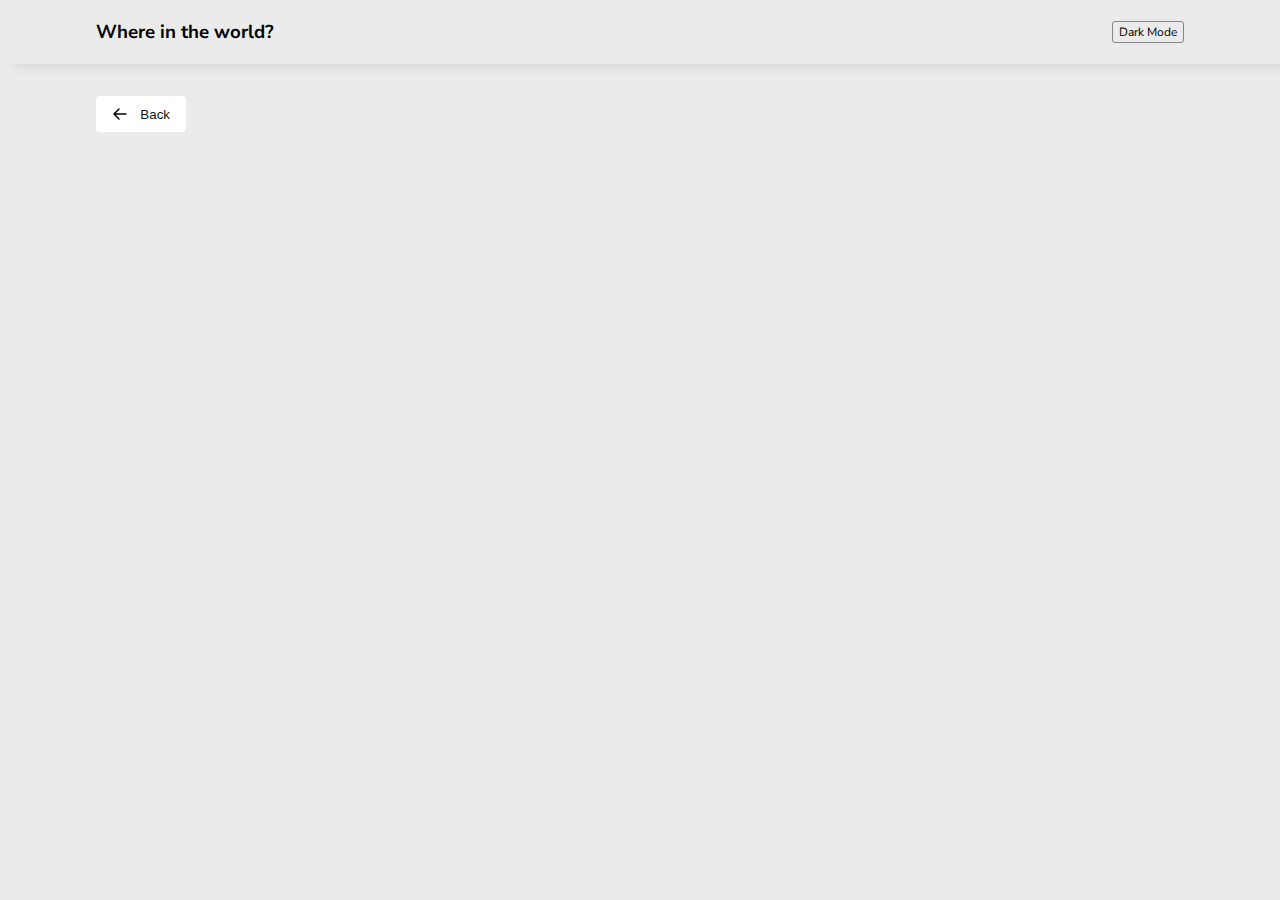
==== country.html @ e8c403c8 "updated something new" ====
<!DOCTYPE html>
<html lang="en">
  <head>
    <meta charset="UTF-8" />
    <meta name="viewport" content="width=device-width, initial-scale=1.0" />
    <title>Document</title>
    <link rel="stylesheet" href="./css/style.css" />
    <script src="./js/country.js" defer></script>
  </head>
  <body>
    <header class="flex">
      <h3>Where in the world?</h3>
      <div class="mode tx-sm bordered hover">Dark Mode</div>
    </header>
    <div class="search-container flex">
      <button class="flex btn-back hover">
        <svg
          xmlns="http://www.w3.org/2000/svg"
          fill="none"
          viewBox="0 0 24 24"
          stroke-width="2.2"
          stroke="currentColor"
          class="size-6"
        >
          <path
            stroke-linecap="round"
            stroke-linejoin="round"
            d="M10.5 19.5 3 12m0 0 7.5-7.5M3 12h18"
          />
        </svg>
        <a href="./index.html">Back</a>
      </button>
    </div>
  </body>
</html>
---- css/style.css ----
@import url("https://fonts.googleapis.com/css2?family=Nunito+Sans:ital,opsz,wght@0,6..12,200..1000;1,6..12,200..1000&display=swap");

* {
  padding: 0;
  margin: 0;
  box-sizing: border-box;
}

:root {
  --Dark-Blue: hsl(209, 23%, 22%); /*  (Dark Mode Elements) */
  --Very-Dark-Blue-bg: hsl(207, 26%, 17%); /*  (Dark Mode Background) */
  --Very-Dark-Blue: hsl(200, 15%, 8%); /* (Light Mode Text) */
  --Dark-Gray: hsl(0, 0%, 52%); /* (Light Mode Input) */
  --Very-Light-Gray: hsl(0, 0%, 92%); /* (Light Mode Background) */
  --White: hsl(0, 0%, 100%); /* (Dark Mode Text & Light Mode Elements) */

  --x-space: 6rem;
  --box-shadow: 12px 1px 14px rgba(0, 0, 0, 0.1);
}

body {
  font-family: "Nunito Sans", sans-serif;
  background-color: var(--Very-Light-Gray);
}

header {
  padding: 1.2rem var(--x-space);
  box-shadow: var(--box-shadow);
}

header strong {
  color: var(--Very-Dark-Blue);
}

header .mode {
  transition: 0.3s all ease-in-out;
  cursor: pointer;
}

.search-container {
  margin: 2rem var(--x-space);
}

.search-container input {
  width: 30%;
  box-shadow: var(--box-shadow);

  padding: 14px 16px;
  background-color: var(--White);
  border: 0;
  border-radius: 4px;
  outline: none;
}

div.filter {
  width: 140px;
  transition: 0.3s all ease-in-out;
  border-radius: 4px;
  background-color: var(--White);
  padding: 10px 16px;

  gap: 6px;
  position: relative;
}

.filter span {
  cursor: pointer;
}

.filter svg {
  transition: 0.2s all ease-in;
  height: 14px;
}

div.regions {
  margin-top: 3px;
  background-color: inherit;
  border-radius: 4px;
  padding: 0.4rem 0.8rem;

  position: absolute;
  width: 100%;
  top: 100%;
  left: 0;
}

.regions ul {
  flex-direction: column;
  align-items: flex-start;
}

.regions ul li {
  list-style: none;
  padding: 4px 8px;
  width: 100%;
  cursor: pointer;

  transition: 0.2s all ease-in-out;
}

.regions ul li:hover {
  background-color: var(--Very-Light-Gray);
}

/* warapper */
.wrapper {
  margin: 1rem var(--x-space);
}

/* card */
.card {
  height: fit-content;
  border-radius: 6px;
  background-color: var(--White);
}

.wrapper .card:not(:nth-child(1), :nth-child(2), :nth-child(3), :nth-child(4)) {
  margin-top: 0.8rem;
}

.card .cover img {
  border-radius: 6px 6px 0 0;
  width: 100%;

  display: block;
}

.card .info {
  padding: 1.5rem 1.2rem 1.8rem;
}

.card .name {
  font-weight: 600;
  font-size: 1.3rem;
}

.card .population {
  margin-top: 0.5rem;
}

.card .info > p:not(p.population) {
  margin-top: 0.4rem;
}

.card .info > p {
  margin-top: 1rem;
  color: var(--Very-Dark-Blue);
}

.card .info > p span {
  color: var(--Dark-Gray);
}

/* Country Page */
.btn-back {
  width: 90px;
  padding: 10px 16px;
  background-color: var(--White);
  border: 0;
  border-radius: 4px;
  transition: 0.2s all ease-in-out;

  gap: 0.5rem;
  cursor: pointer;
}

.btn-back svg {
  height: 16px;
}

.btn-back a {
  text-decoration: none;
  color: var(--Very-Dark-Blue);
}

/* ######### Utilities ######### */
.grid {
  display: grid;
  grid-template-columns: repeat(4, 1fr);
  gap: 2.5rem;
}

.flex {
  display: flex;
  justify-content: space-between;
  align-items: center;
}

.bordered {
  padding: 2px 6px;
  border-radius: 3px;
  border: 0.5px solid var(--Dark-Gray);
}

.hover:hover {
  scale: 0.97;
}

.hide {
  opacity: 0;
  visibility: hidden;
  pointer-events: none;
}

.rotate {
  transform: rotate(90deg);
}

.tx-md {
  font-size: 0.9rem;
}

.tx-sm {
  font-size: 0.75rem;
}

.tx-xs {
  font-size: 0.6rem;
}
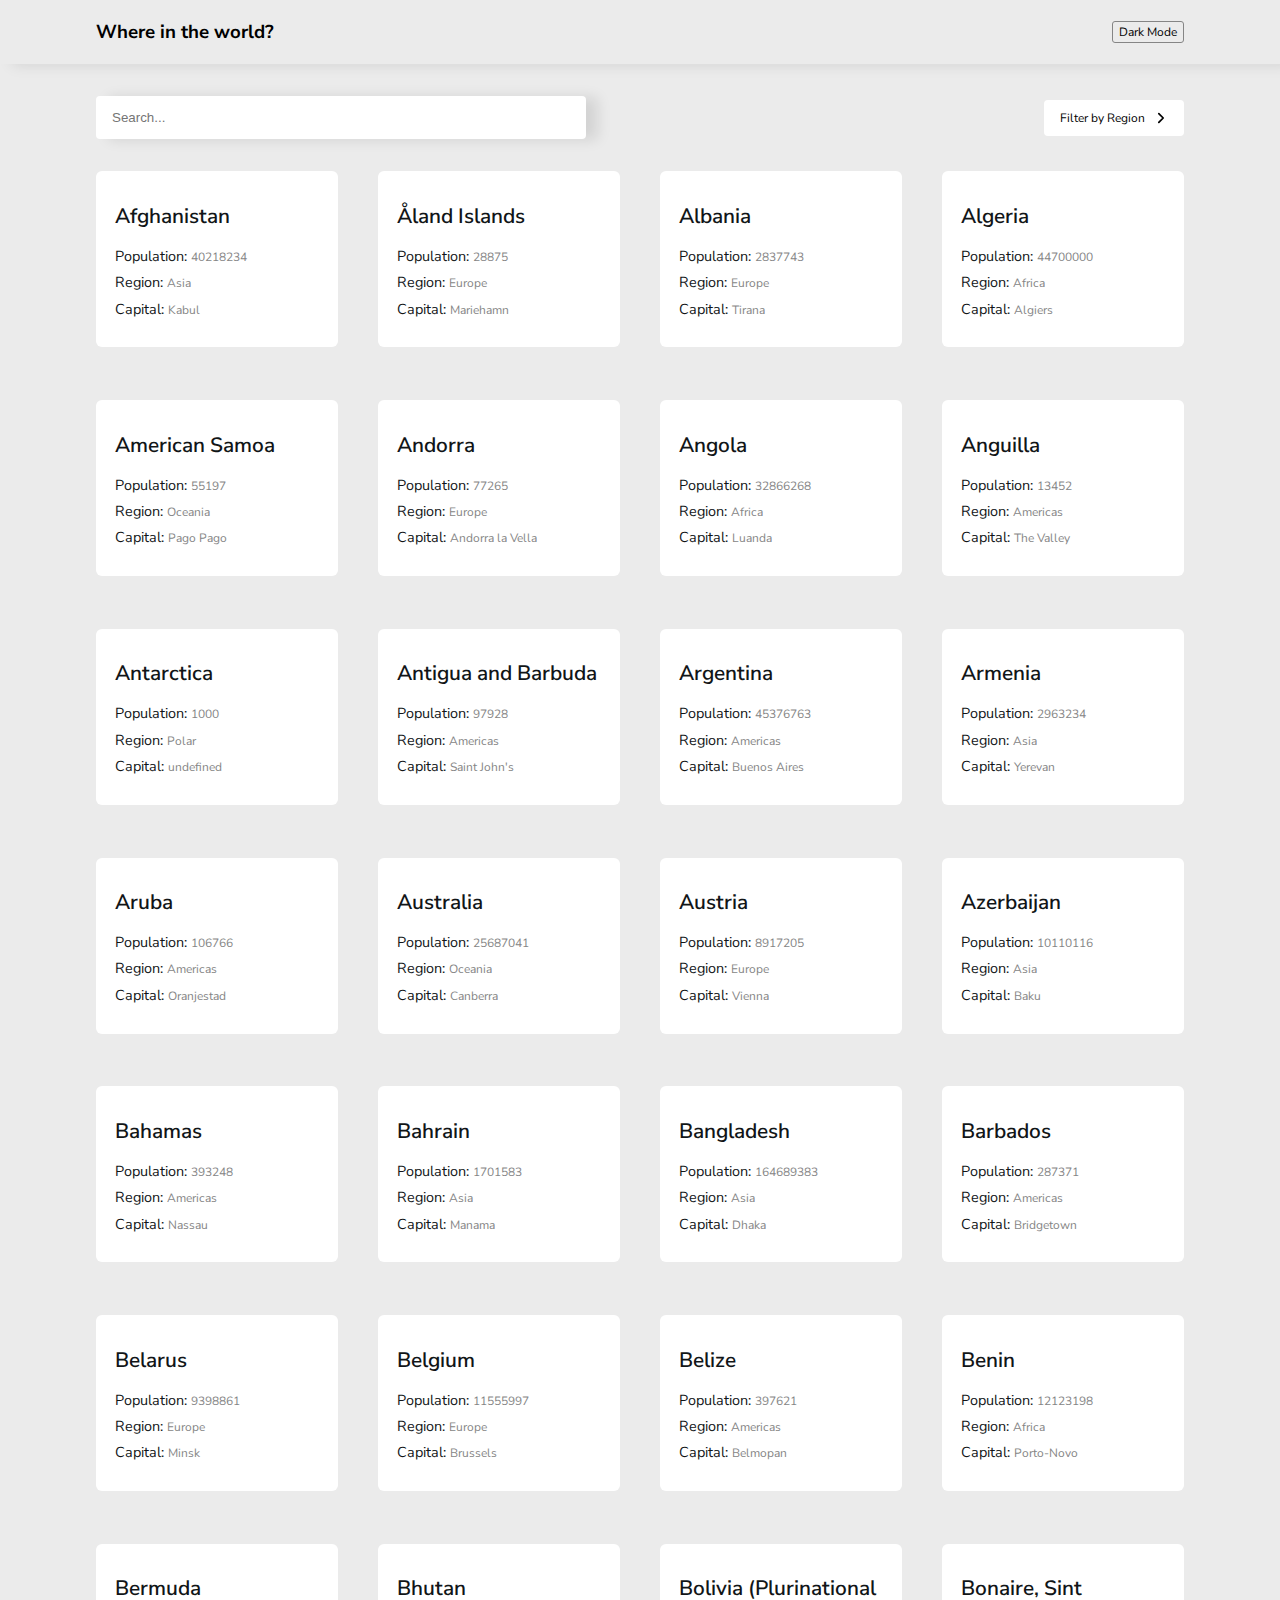
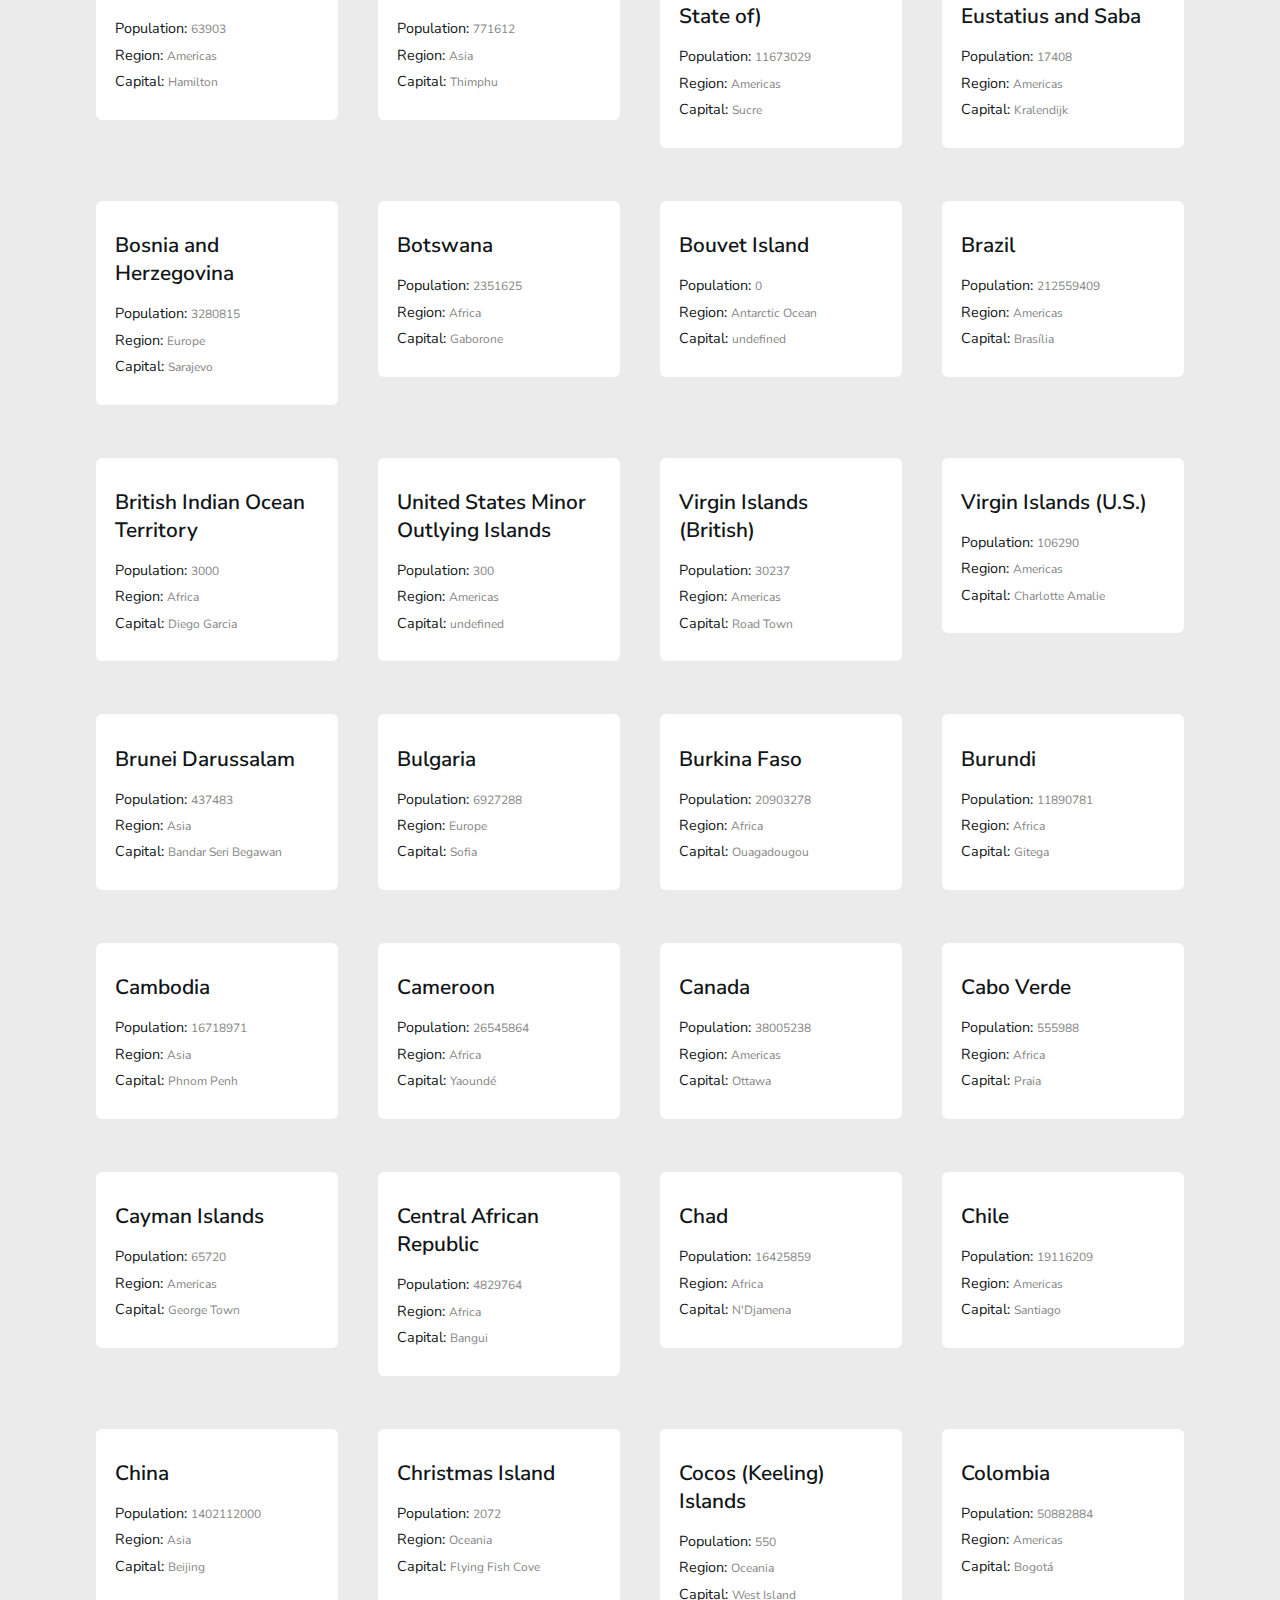
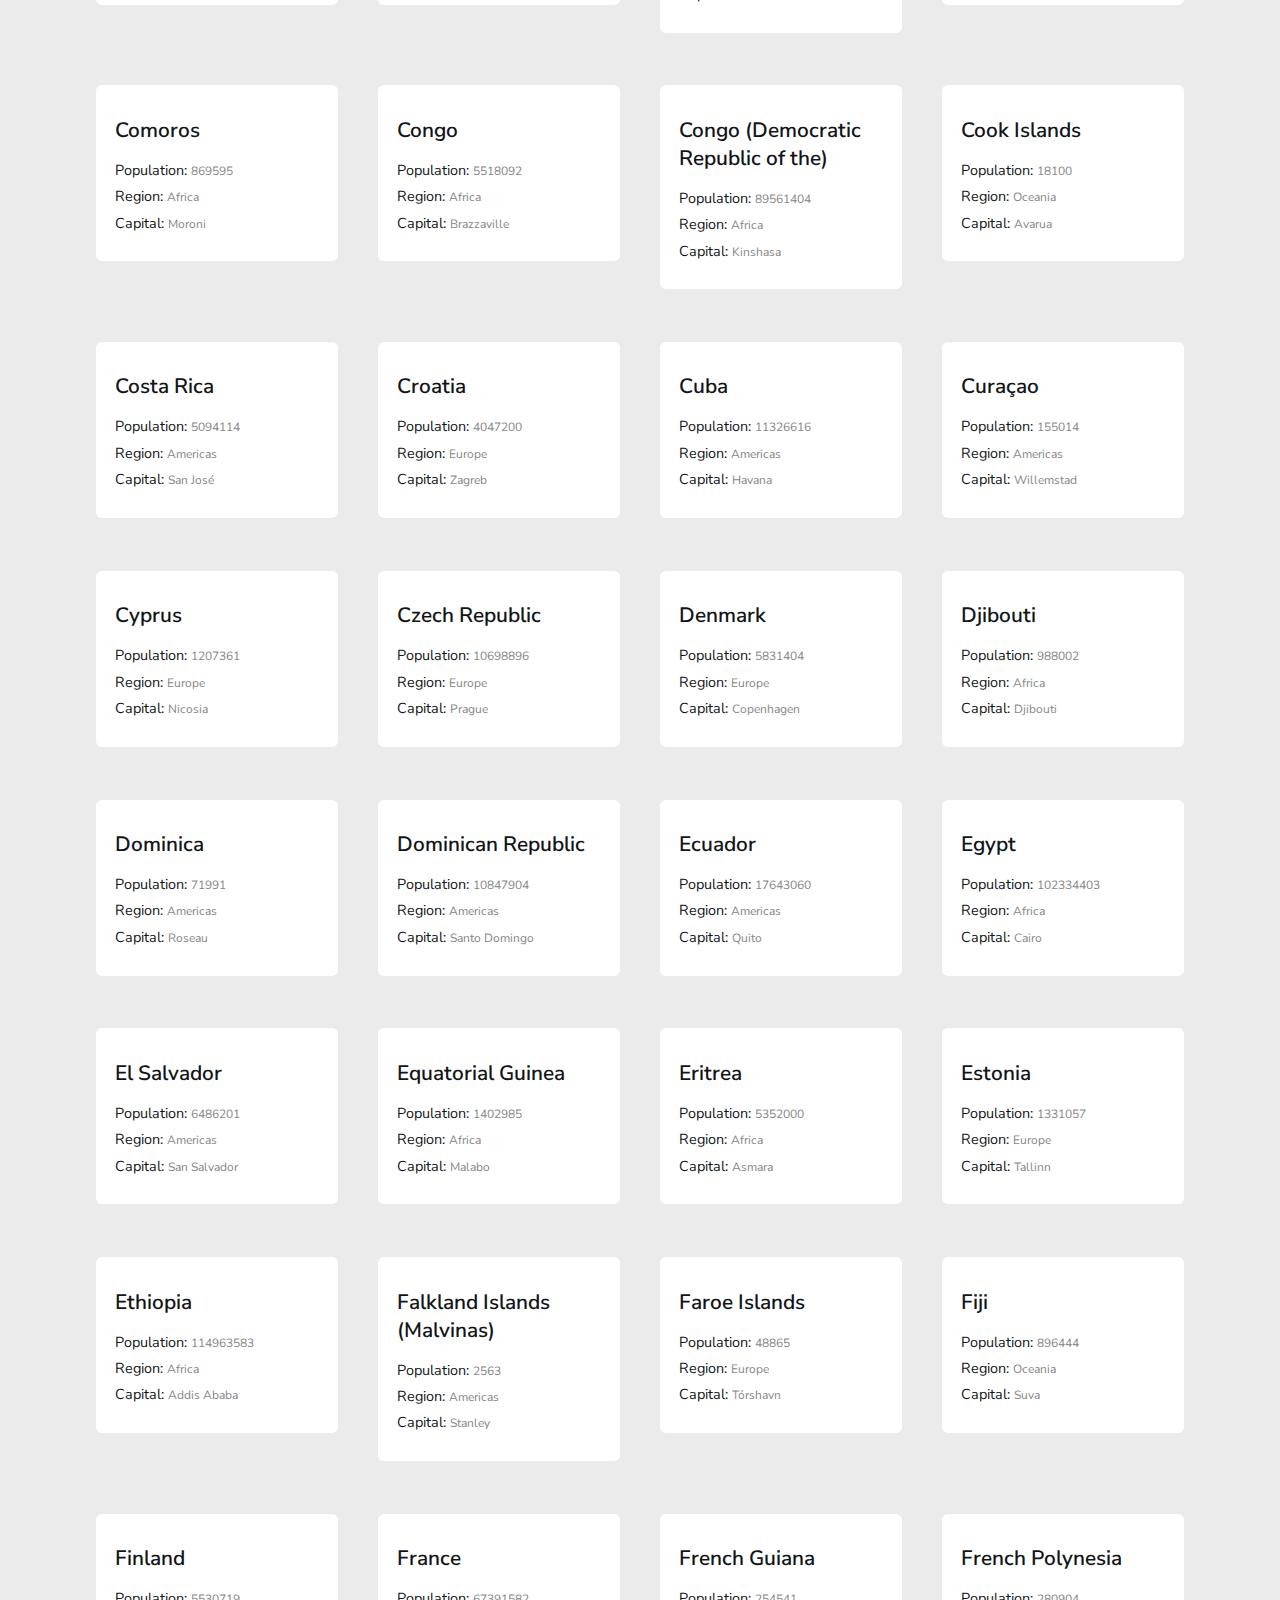
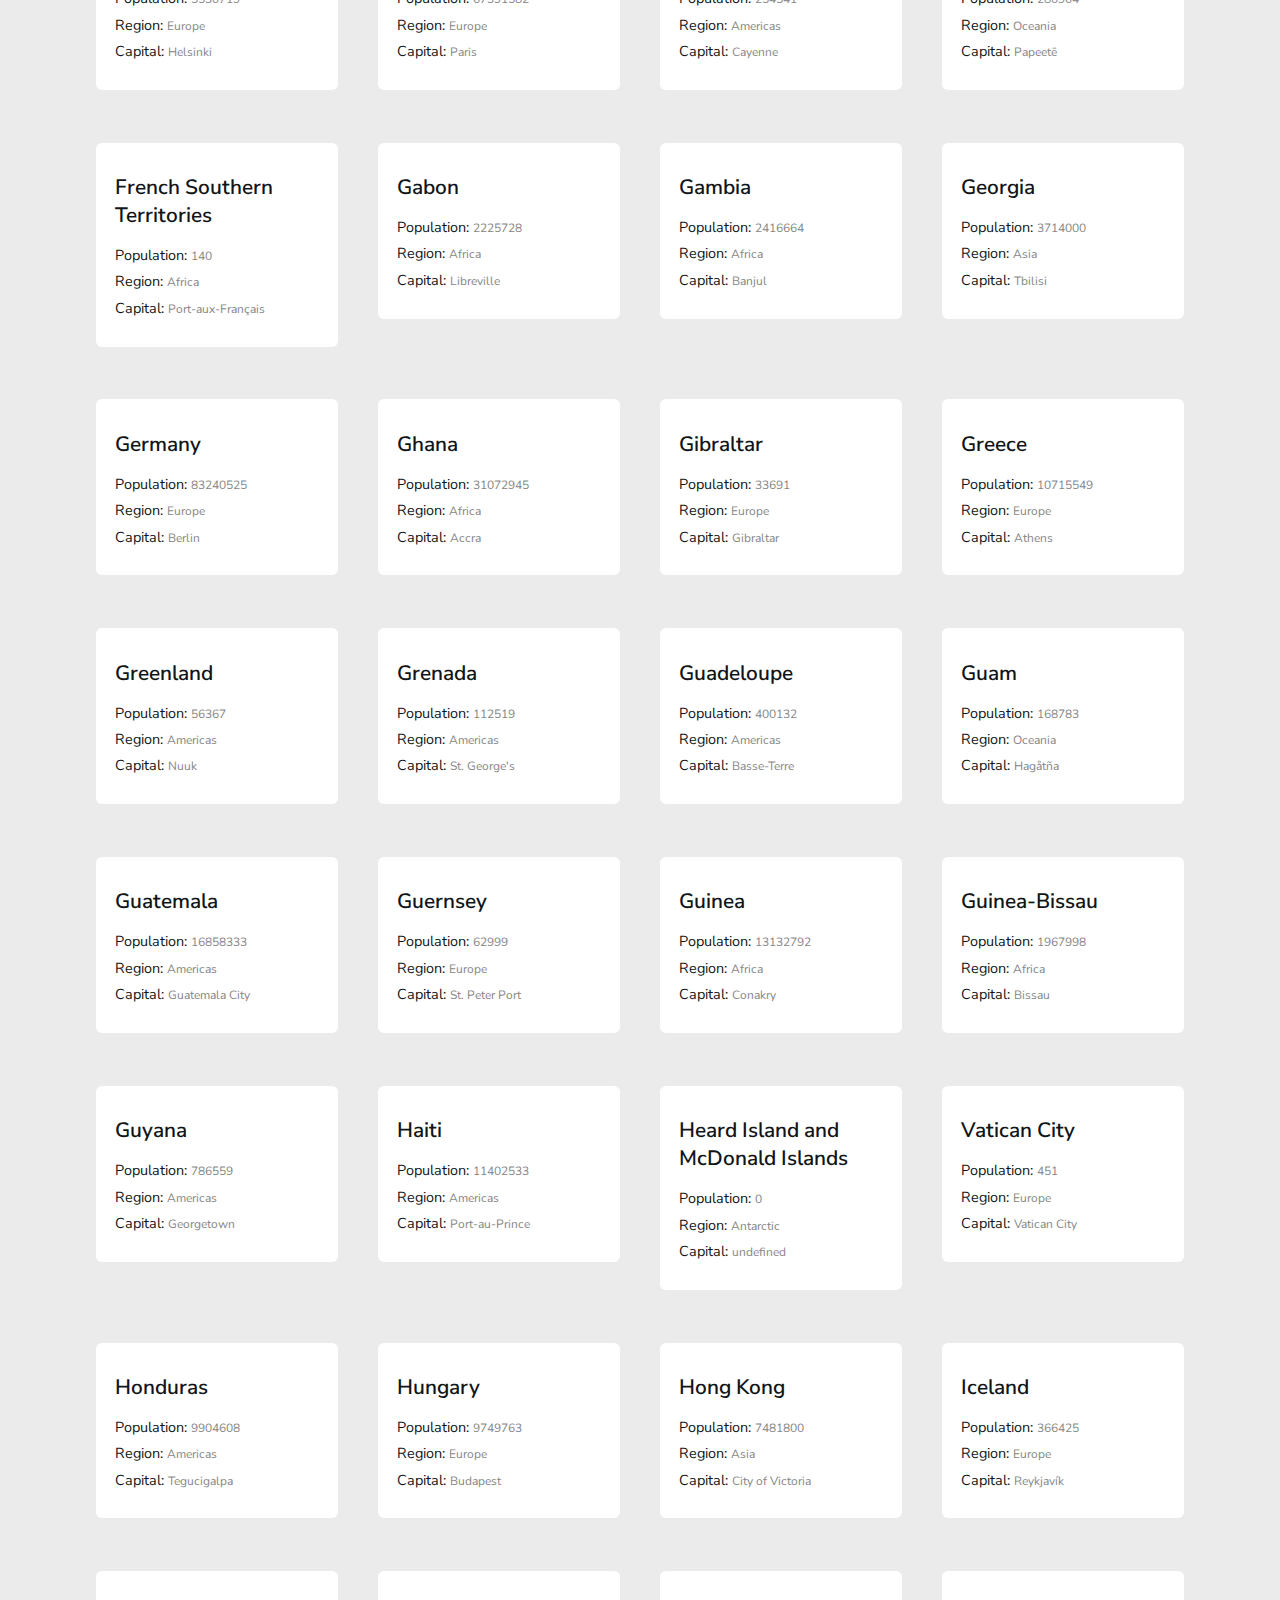
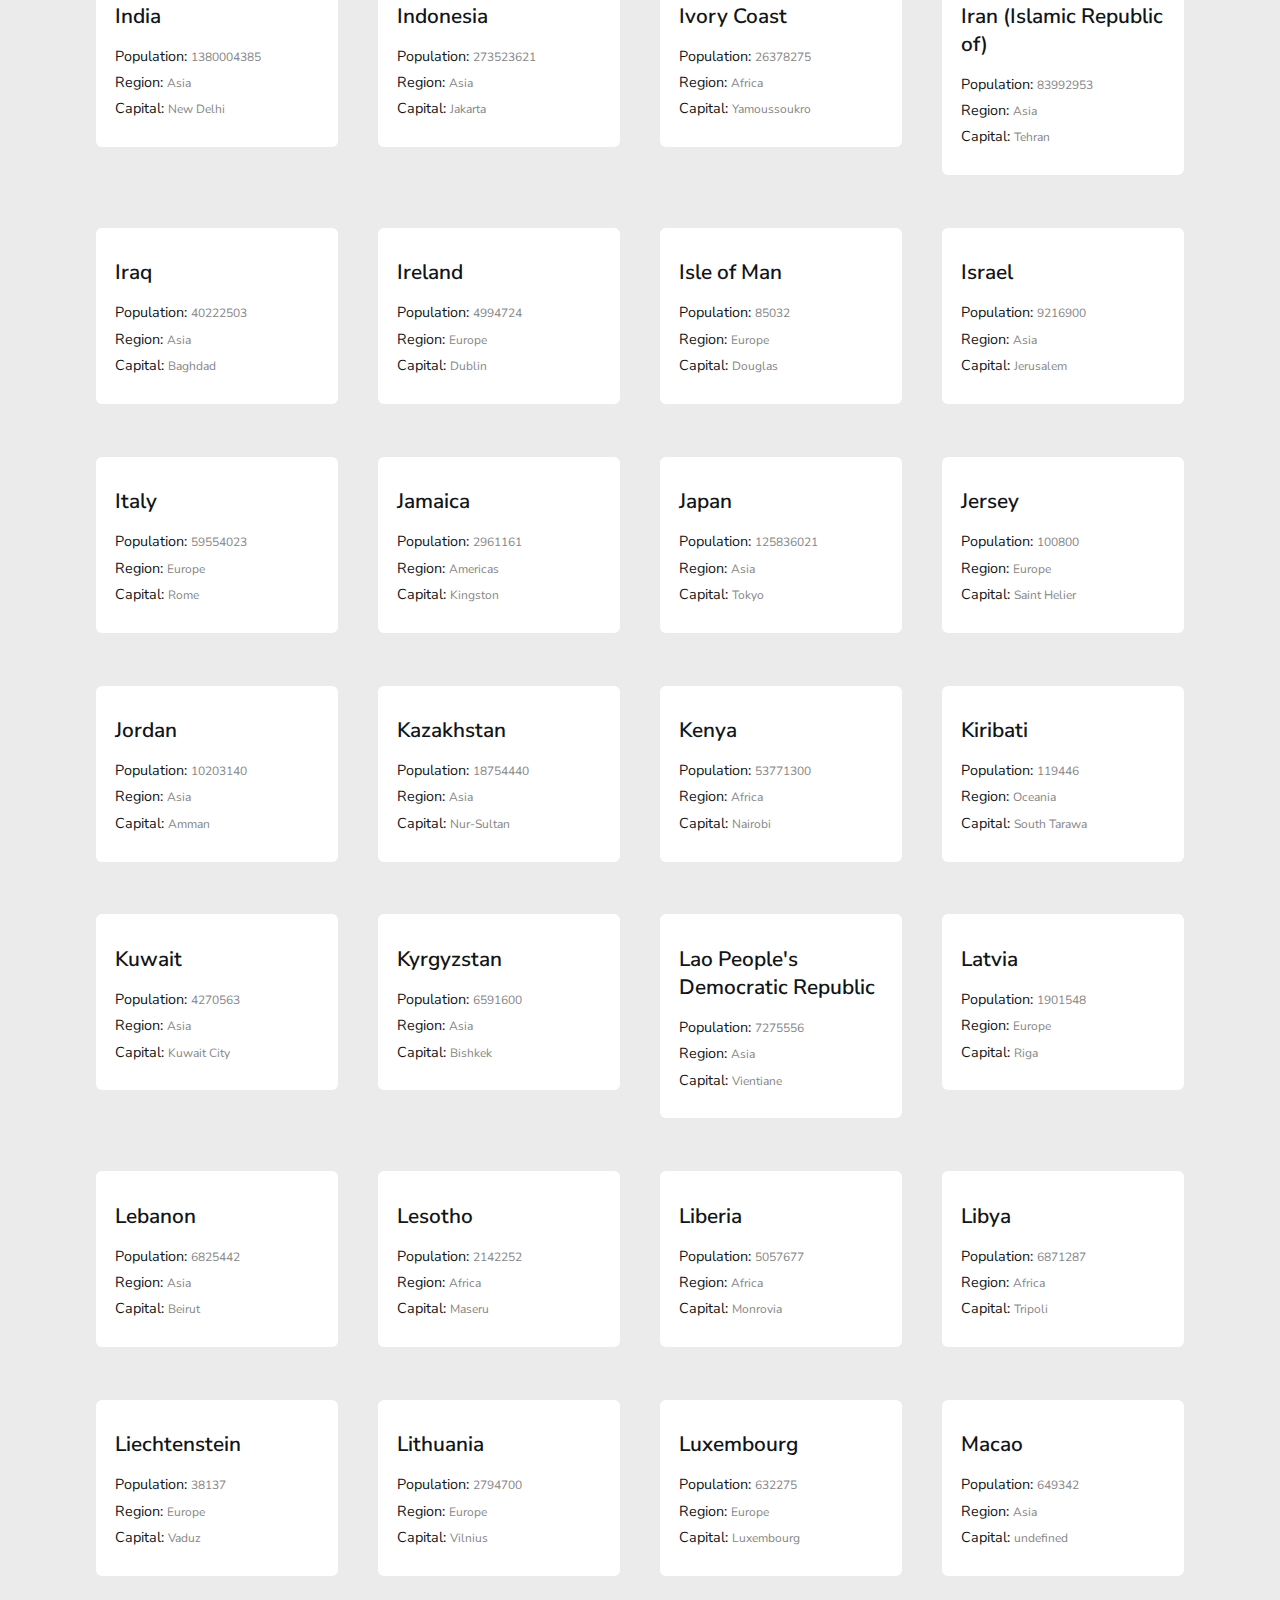
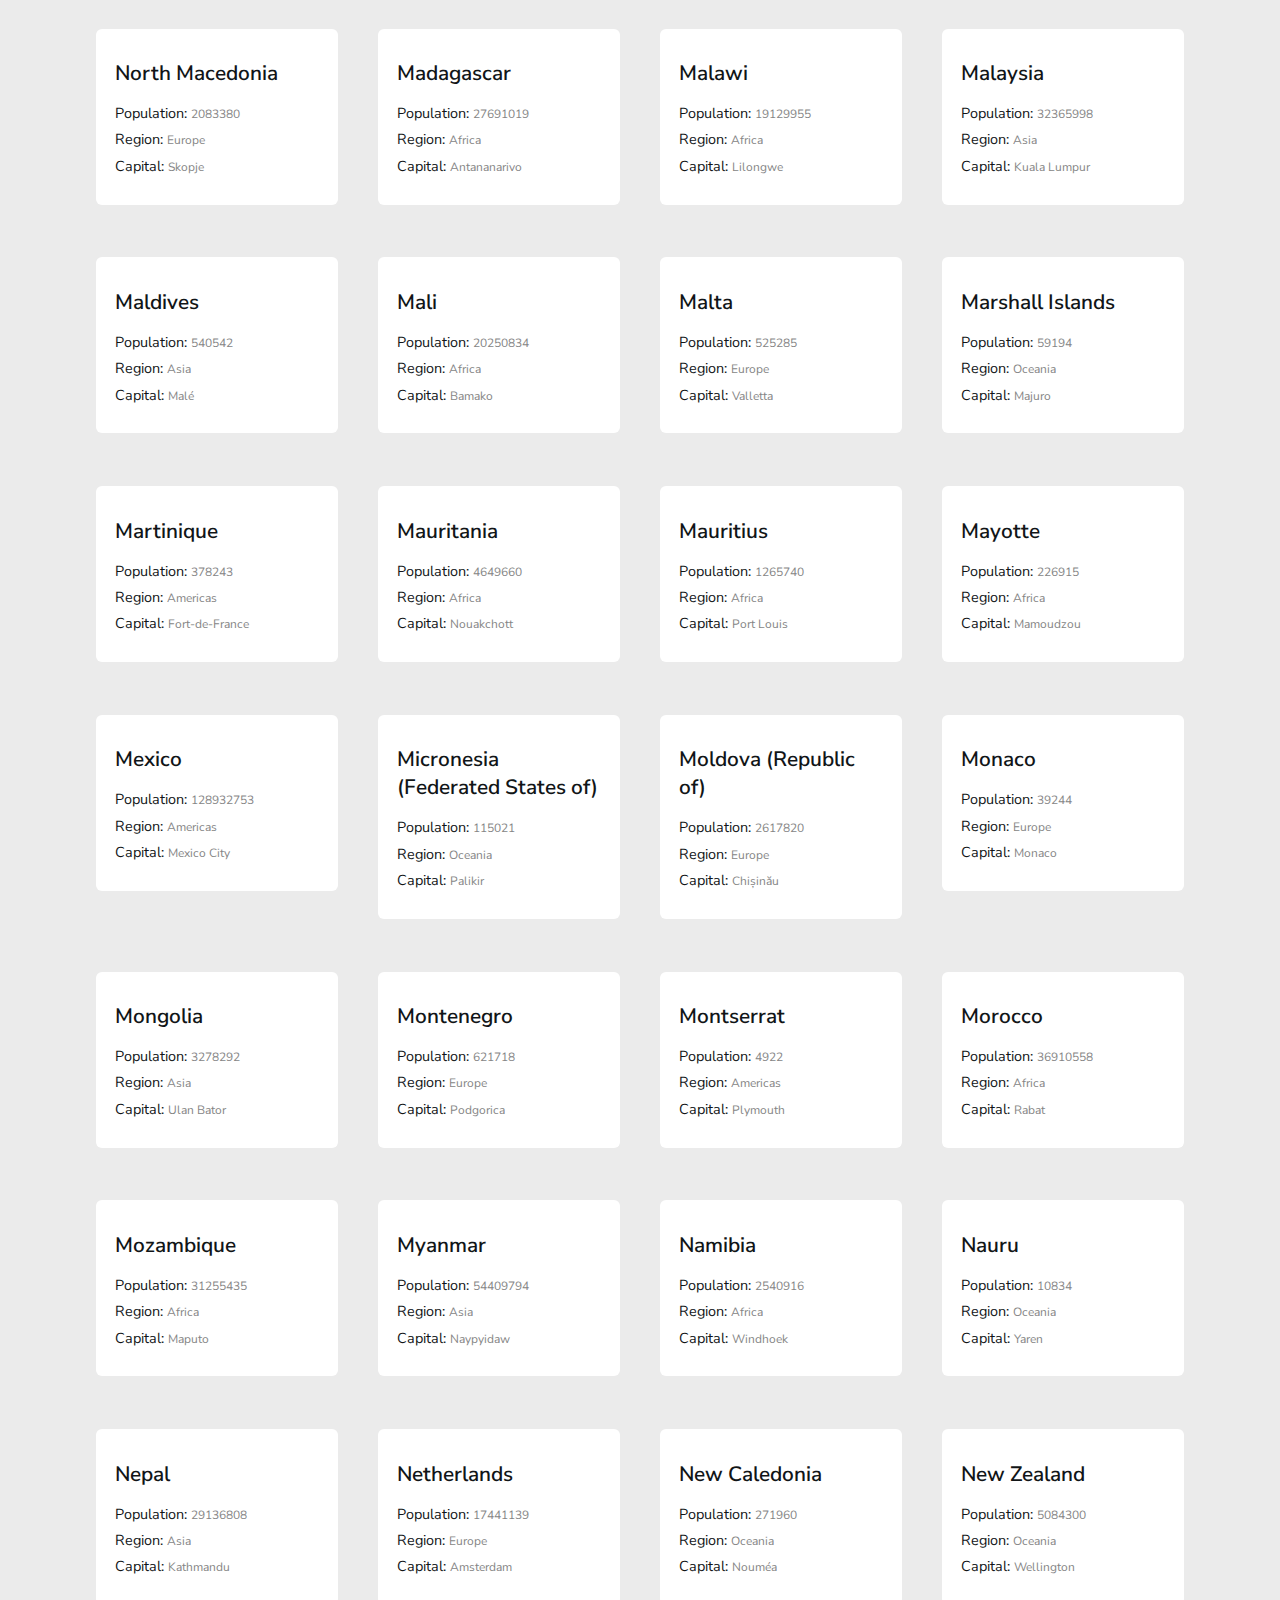
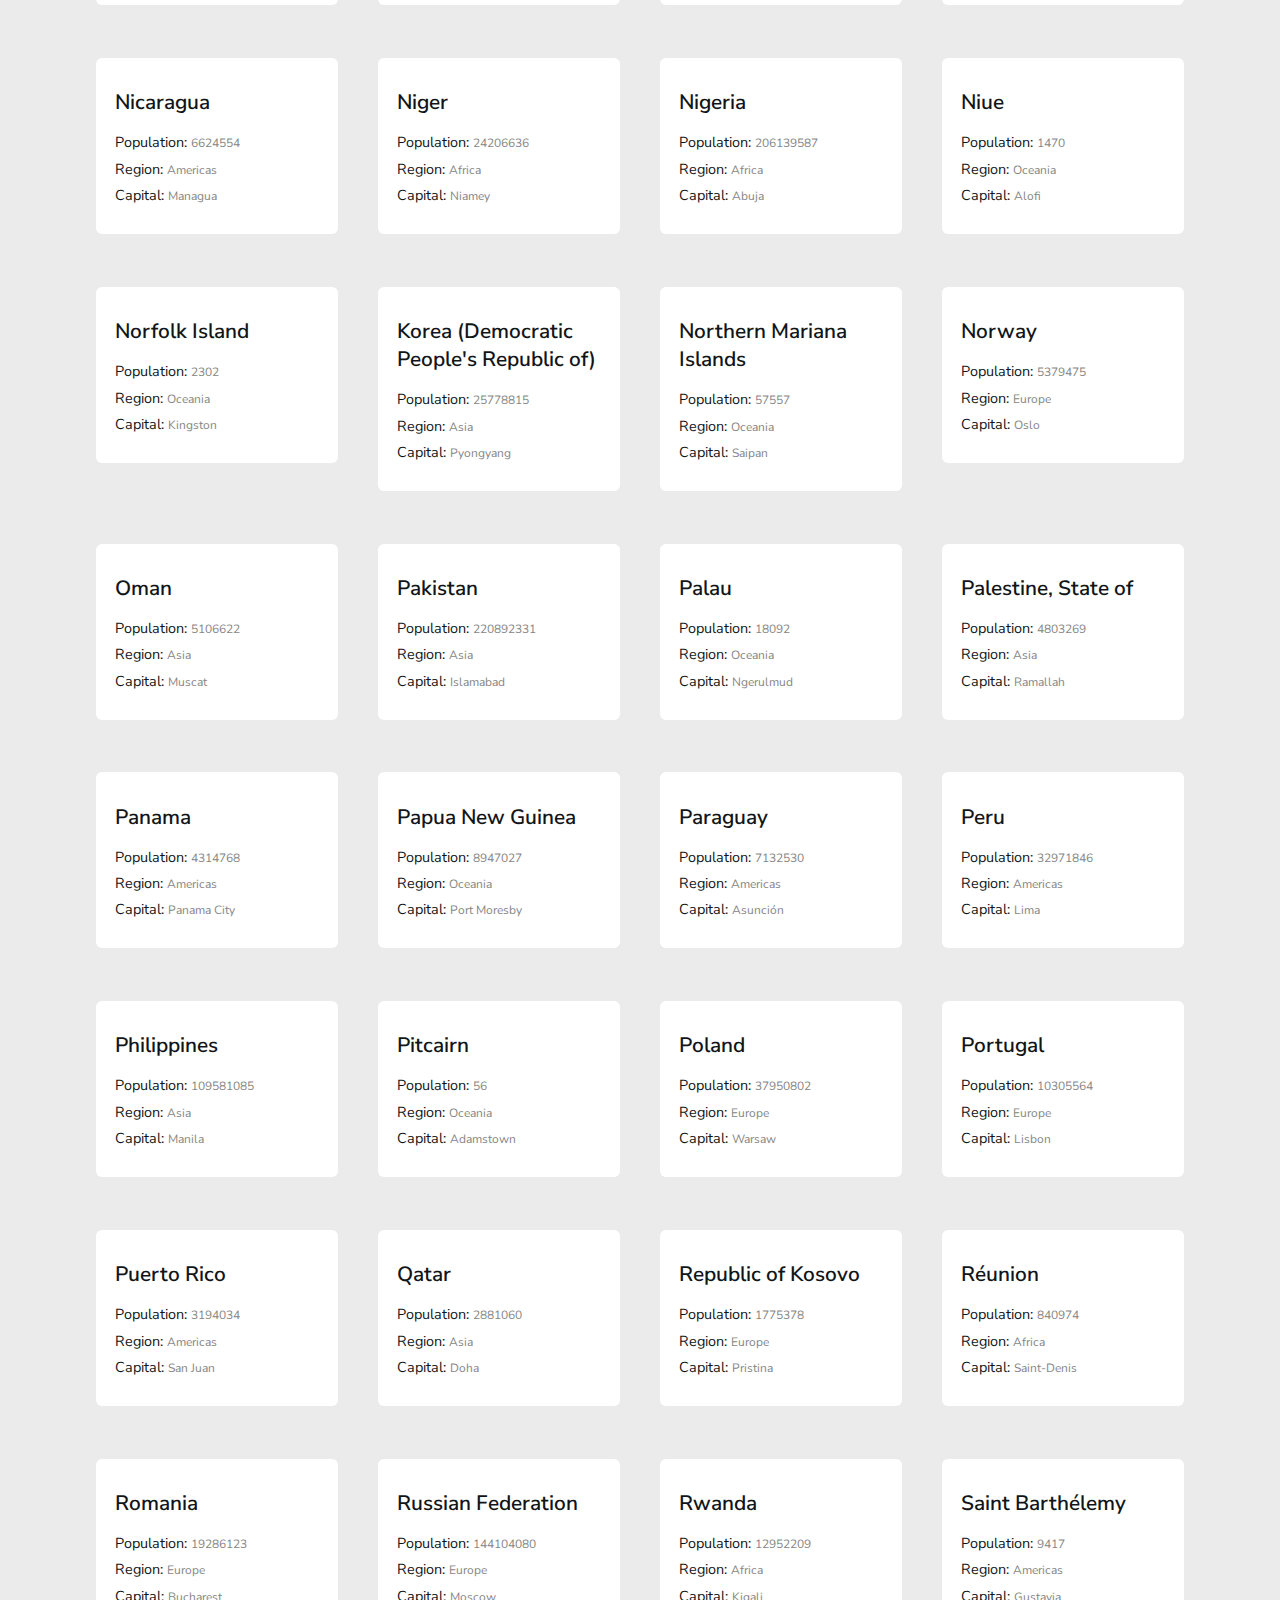
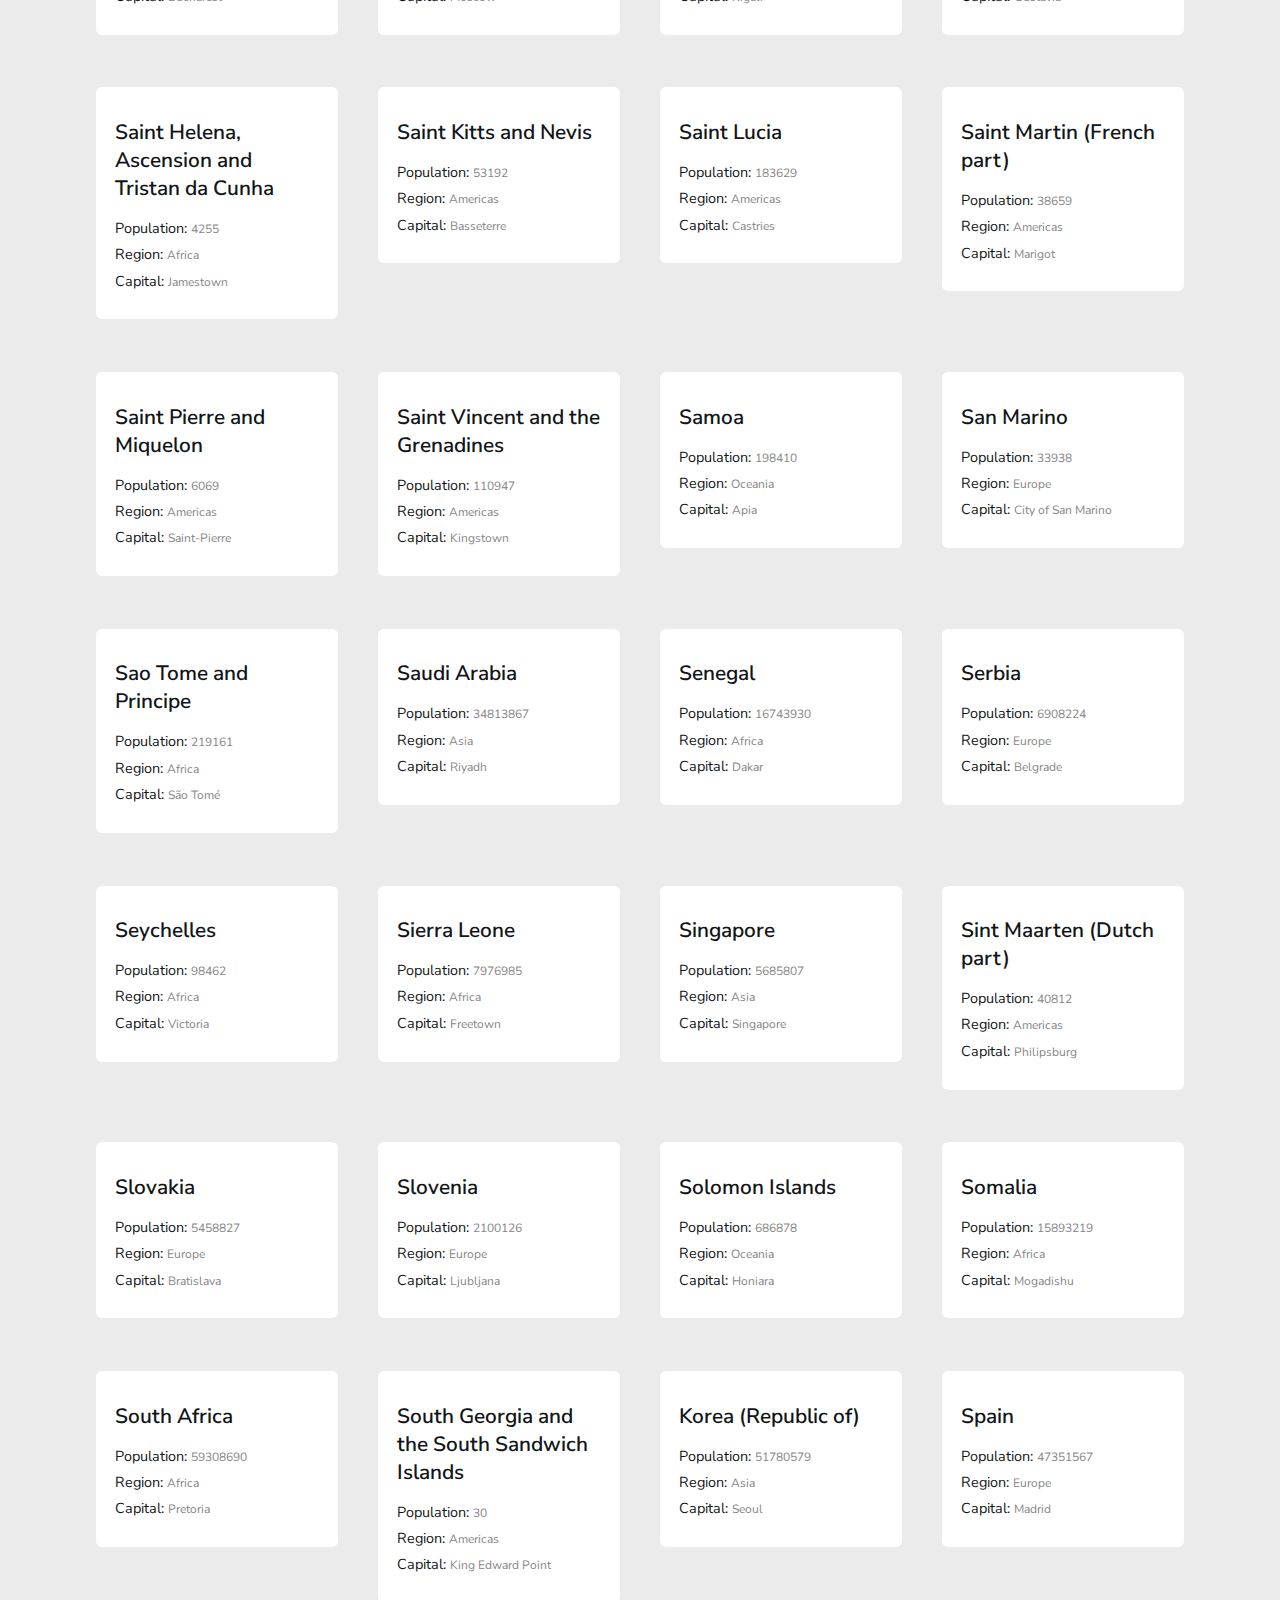
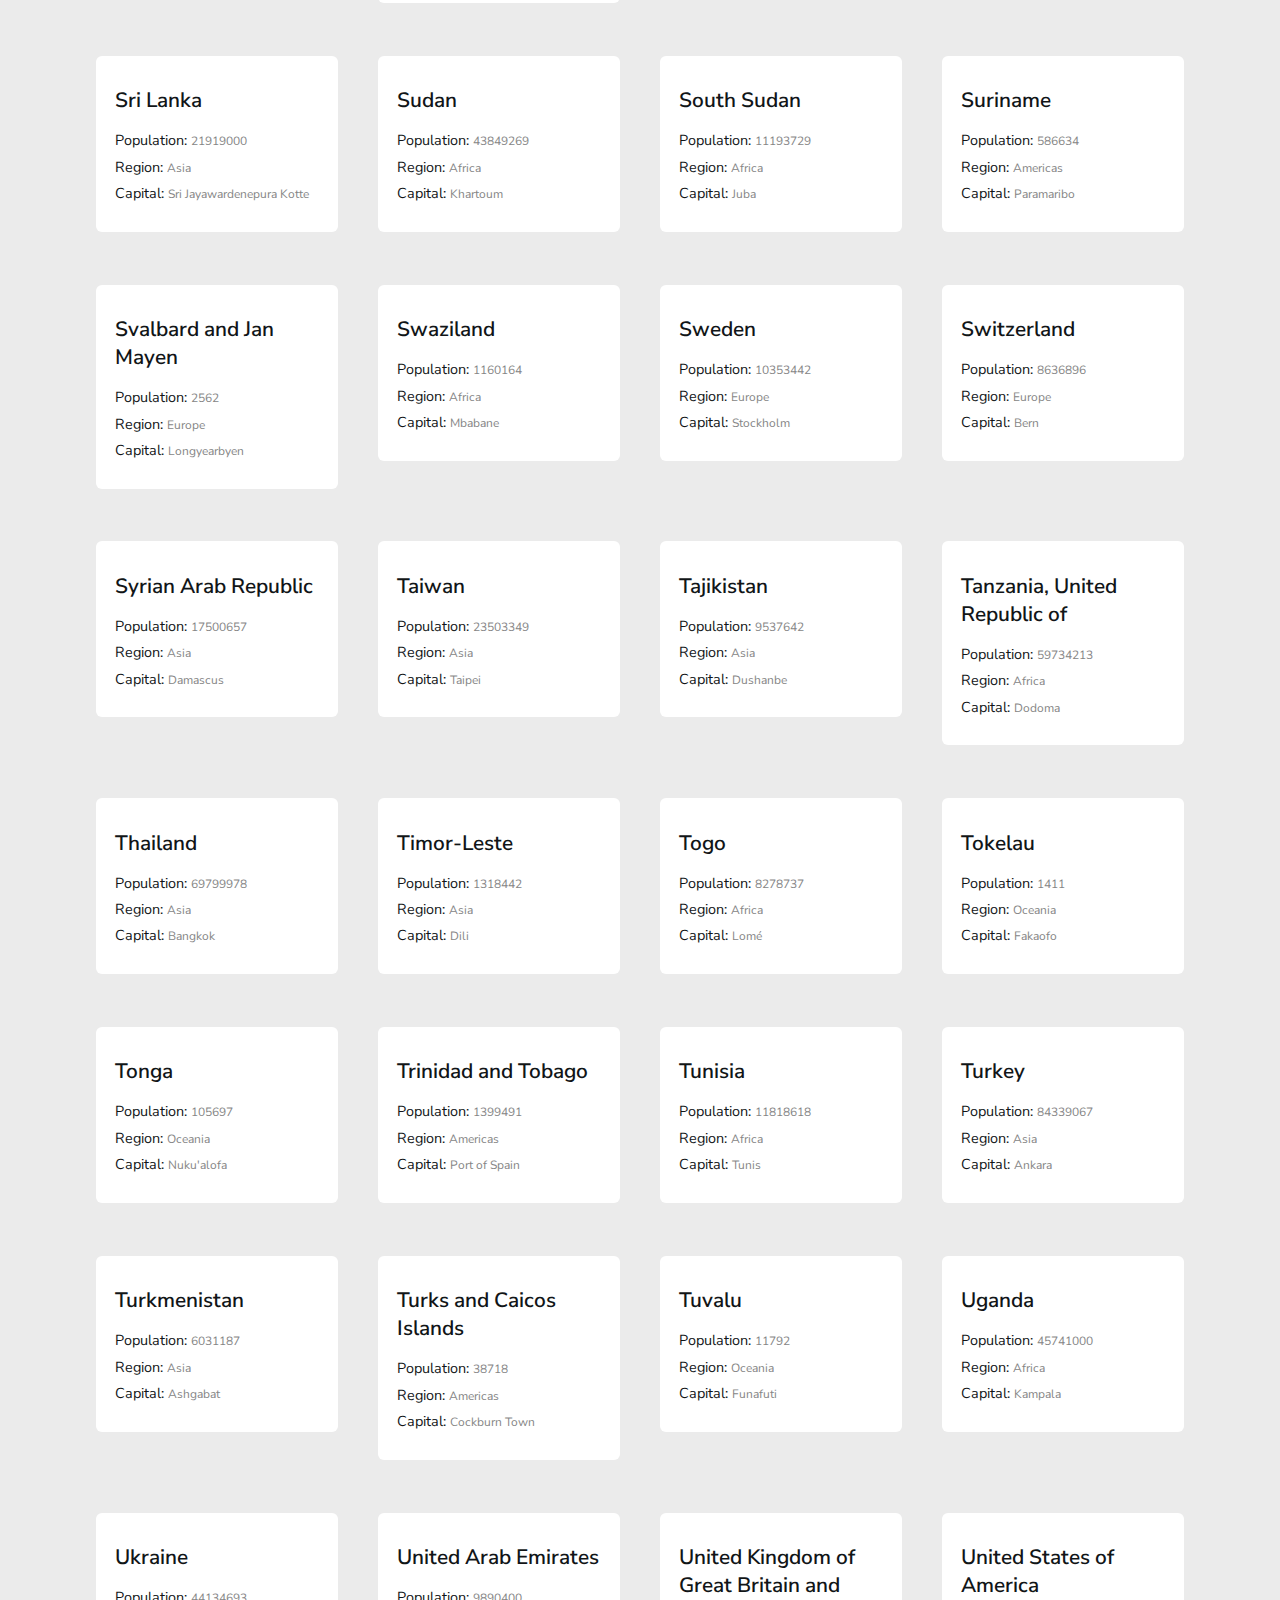
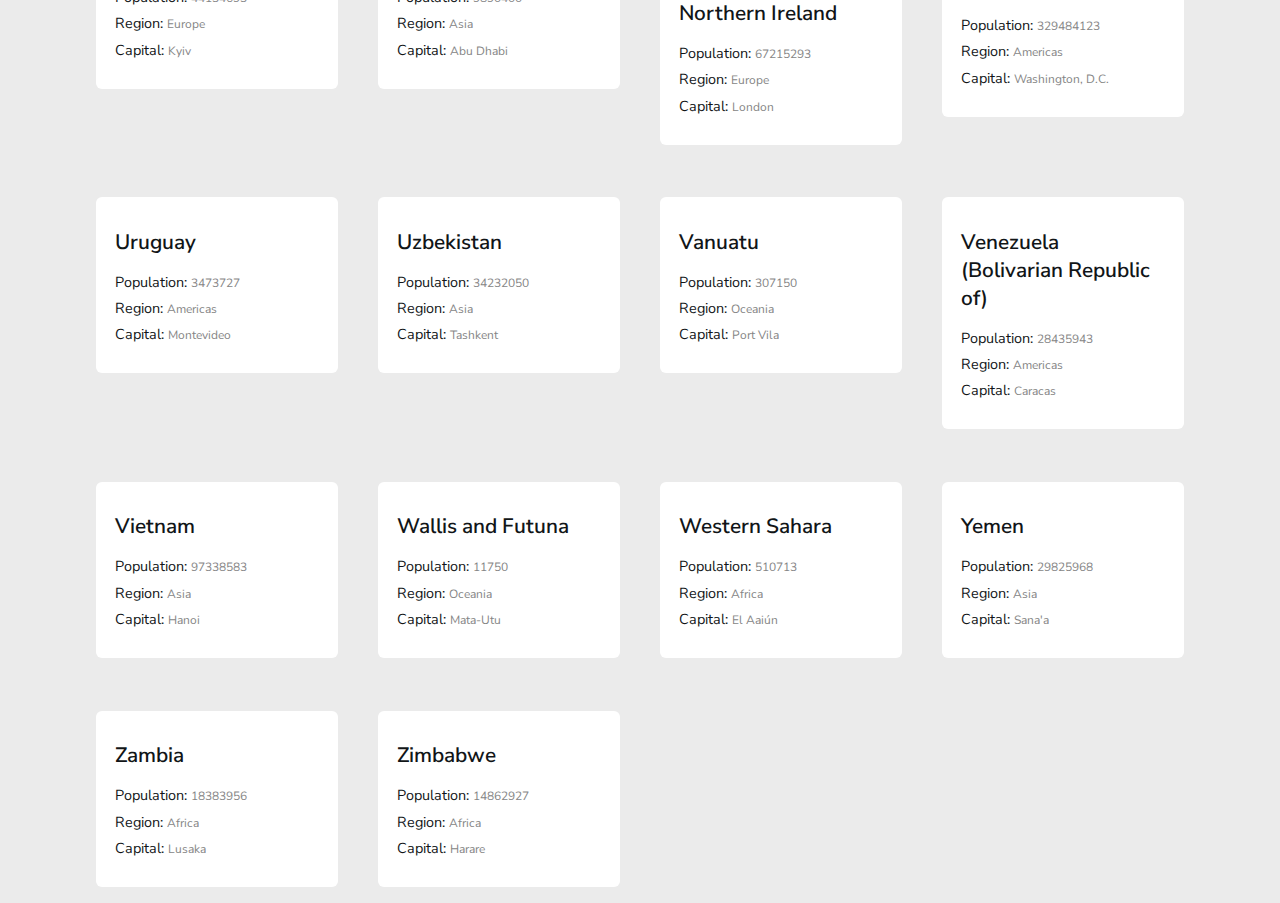
==== commit 6368a86e: "finall touch" ====
--- a/country.html
+++ b/country.html
@@ -5,14 +5,14 @@
     <meta name="viewport" content="width=device-width, initial-scale=1.0" />
     <title>Document</title>
     <link rel="stylesheet" href="./css/style.css" />
-    <script src="./js/country.js" defer></script>
+    <script src="./js/country.js" defer type="module"></script>
   </head>
   <body>
     <header class="flex">
       <h3>Where in the world?</h3>
       <div class="mode tx-sm bordered hover">Dark Mode</div>
     </header>
-    <div class="search-container flex">
+    <div class="search-container search-container-country flex">
       <button class="flex btn-back hover">
         <svg
           xmlns="http://www.w3.org/2000/svg"
@@ -31,5 +31,37 @@
         <a href="./index.html">Back</a>
       </button>
     </div>
+    <div class="country default-flex">
+      <!-- <div class="country-img">
+        <img src="./somalia.png" alt="" />
+      </div>
+      <div class="country-info">
+        <h3 class="country-name">Somalia</h3>
+        <div class="country-info__content default-flex">
+          <div>
+            <ul>
+              <li>Native Name: <span>Soomaaliya</span></li>
+              <li>Population: <span>18,0403</span></li>
+              <li>Region: <span>Africa</span></li>
+              <li>Sub Region: <span>East Africa</span></li>
+              <li>Capital: <span>Mogadishu</span></li>
+            </ul>
+          </div>
+          <div>
+            <ul>
+              <li>Top Level Domain: <span>.so</span></li>
+              <li>Currencies: <span>Shiling Soomaali</span></li>
+              <li>Languages: <span>Soomaali</span></li>
+            </ul>
+          </div>
+        </div>
+        <div class="neighbour default-flex tx-sm">
+          <strong>Border Countries:</strong>
+          <p class="tx-sm">Ethiopia</p>
+          <p class="tx-sm">Kenya</p>
+          <p class="tx-sm">Jabuti</p>
+        </div>
+      </div> -->
+    </div>
   </body>
 </html>
--- a/css/style.css
+++ b/css/style.css
@@ -15,6 +15,7 @@
   --White: hsl(0, 0%, 100%); /* (Dark Mode Text & Light Mode Elements) */
 
   --x-space: 6rem;
+  --x-space-media: 2.5rem;
   --box-shadow: 12px 1px 14px rgba(0, 0, 0, 0.1);
 }
 
@@ -42,7 +43,7 @@
 }
 
 .search-container input {
-  width: 30%;
+  width: 45%;
   box-shadow: var(--box-shadow);
 
   padding: 14px 16px;
@@ -173,6 +174,56 @@
   color: var(--Very-Dark-Blue);
 }
 
+div.country {
+  padding: 1rem var(--x-space);
+  align-items: center;
+  gap: 8rem;
+}
+
+.country-img {
+  max-width: 500px;
+}
+
+.country-img img {
+  width: 100%;
+}
+
+.country-img img {
+  height: 100%;
+  display: block;
+}
+
+.country-info__content {
+  gap: 8rem;
+}
+
+.country-info__content > div {
+  margin-top: 1rem;
+}
+
+.country-info__content ul li {
+  list-style: none;
+  font-size: 0.75rem;
+  font-weight: 600;
+  padding: 3px 0;
+}
+
+.country-info__content ul li span {
+  font-weight: 300;
+}
+
+.neighbour {
+  margin-top: 1rem;
+  gap: 0.8rem;
+}
+
+.neighbour p {
+  padding: 2px 8px;
+  border: 0.5px solid var(--Dark-Gray);
+  border-radius: 4px;
+  color: var(--Very-Dark-Blue);
+}
+
 /* ######### Utilities ######### */
 .grid {
   display: grid;
@@ -186,6 +237,10 @@
   align-items: center;
 }
 
+.default-flex {
+  display: flex;
+}
+
 .bordered {
   padding: 2px 6px;
   border-radius: 3px;
@@ -217,3 +272,71 @@
 .tx-xs {
   font-size: 0.6rem;
 }
+
+/* ######### Media Queries ######### */
+@media only screen and (max-width: 992px) {
+  .search-container input {
+    width: 50%;
+  }
+  .wrapper {
+    grid-template-columns: repeat(3, 1fr);
+  }
+}
+
+@media only screen and (max-width: 768px) {
+  .wrapper {
+    grid-template-columns: repeat(2, 1fr);
+  }
+
+  .search-container {
+    margin: 2rem var(--x-space-media);
+  }
+
+  /* Country page */
+  div.country {
+    flex-direction: column;
+    padding: 1rem var(--x-space-media);
+    gap: 3rem;
+  }
+}
+
+@media only screen and (max-width: 500px) {
+  .search-container {
+    flex-direction: column;
+  }
+
+  .search-container input {
+    width: 100%;
+  }
+
+  div.filter {
+    width: 100%;
+    margin-top: 0.8rem;
+  }
+
+  header {
+    padding: 1.2rem var(--x-space-media);
+  }
+  .search-container {
+    margin: 2rem var(--x-space-media);
+  }
+  .wrapper {
+    margin: 1rem var(--x-space-media);
+    grid-template-columns: 1fr;
+  }
+
+  /* Country page */
+  div.country {
+    flex-direction: column;
+    padding: 1rem var(--x-space-media);
+    gap: 3rem;
+  }
+
+  .country-info__content {
+    gap: 3rem;
+  }
+
+  div.search-container-country {
+    align-items: flex-start;
+  }
+}
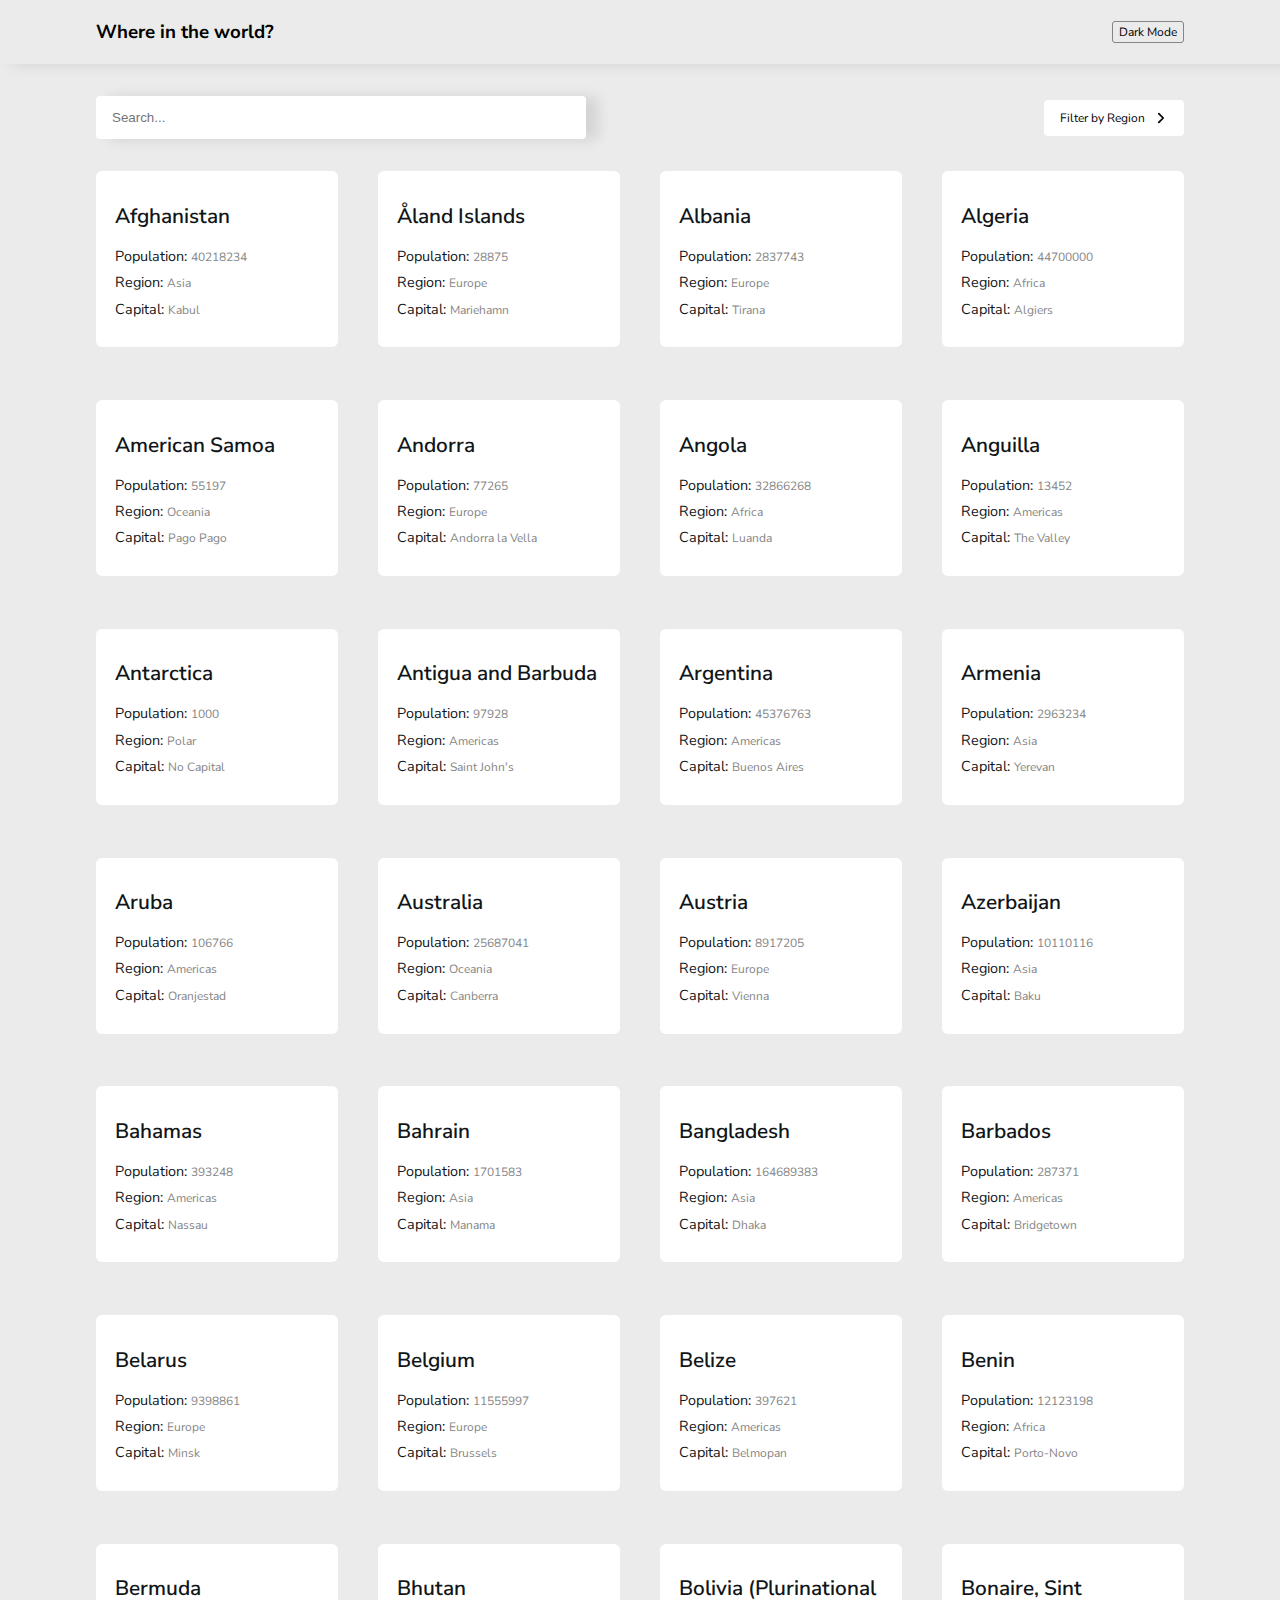
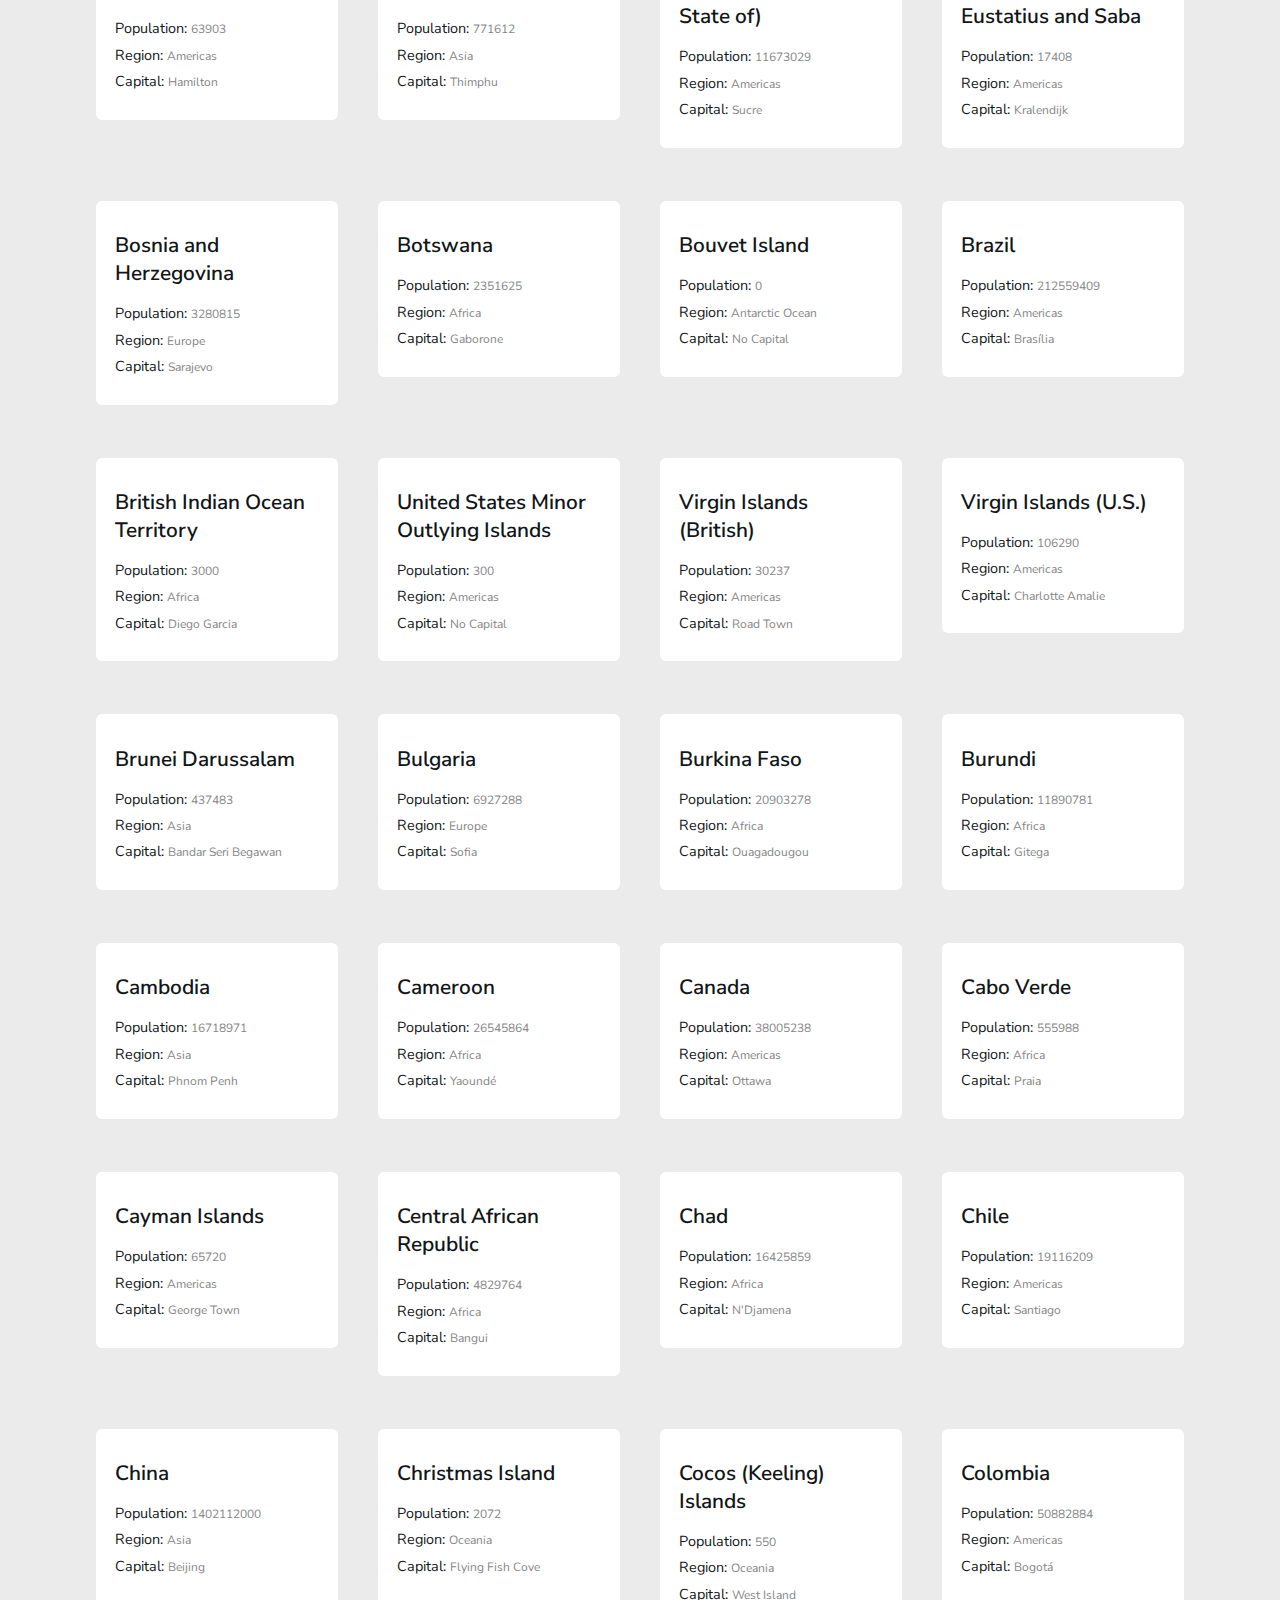
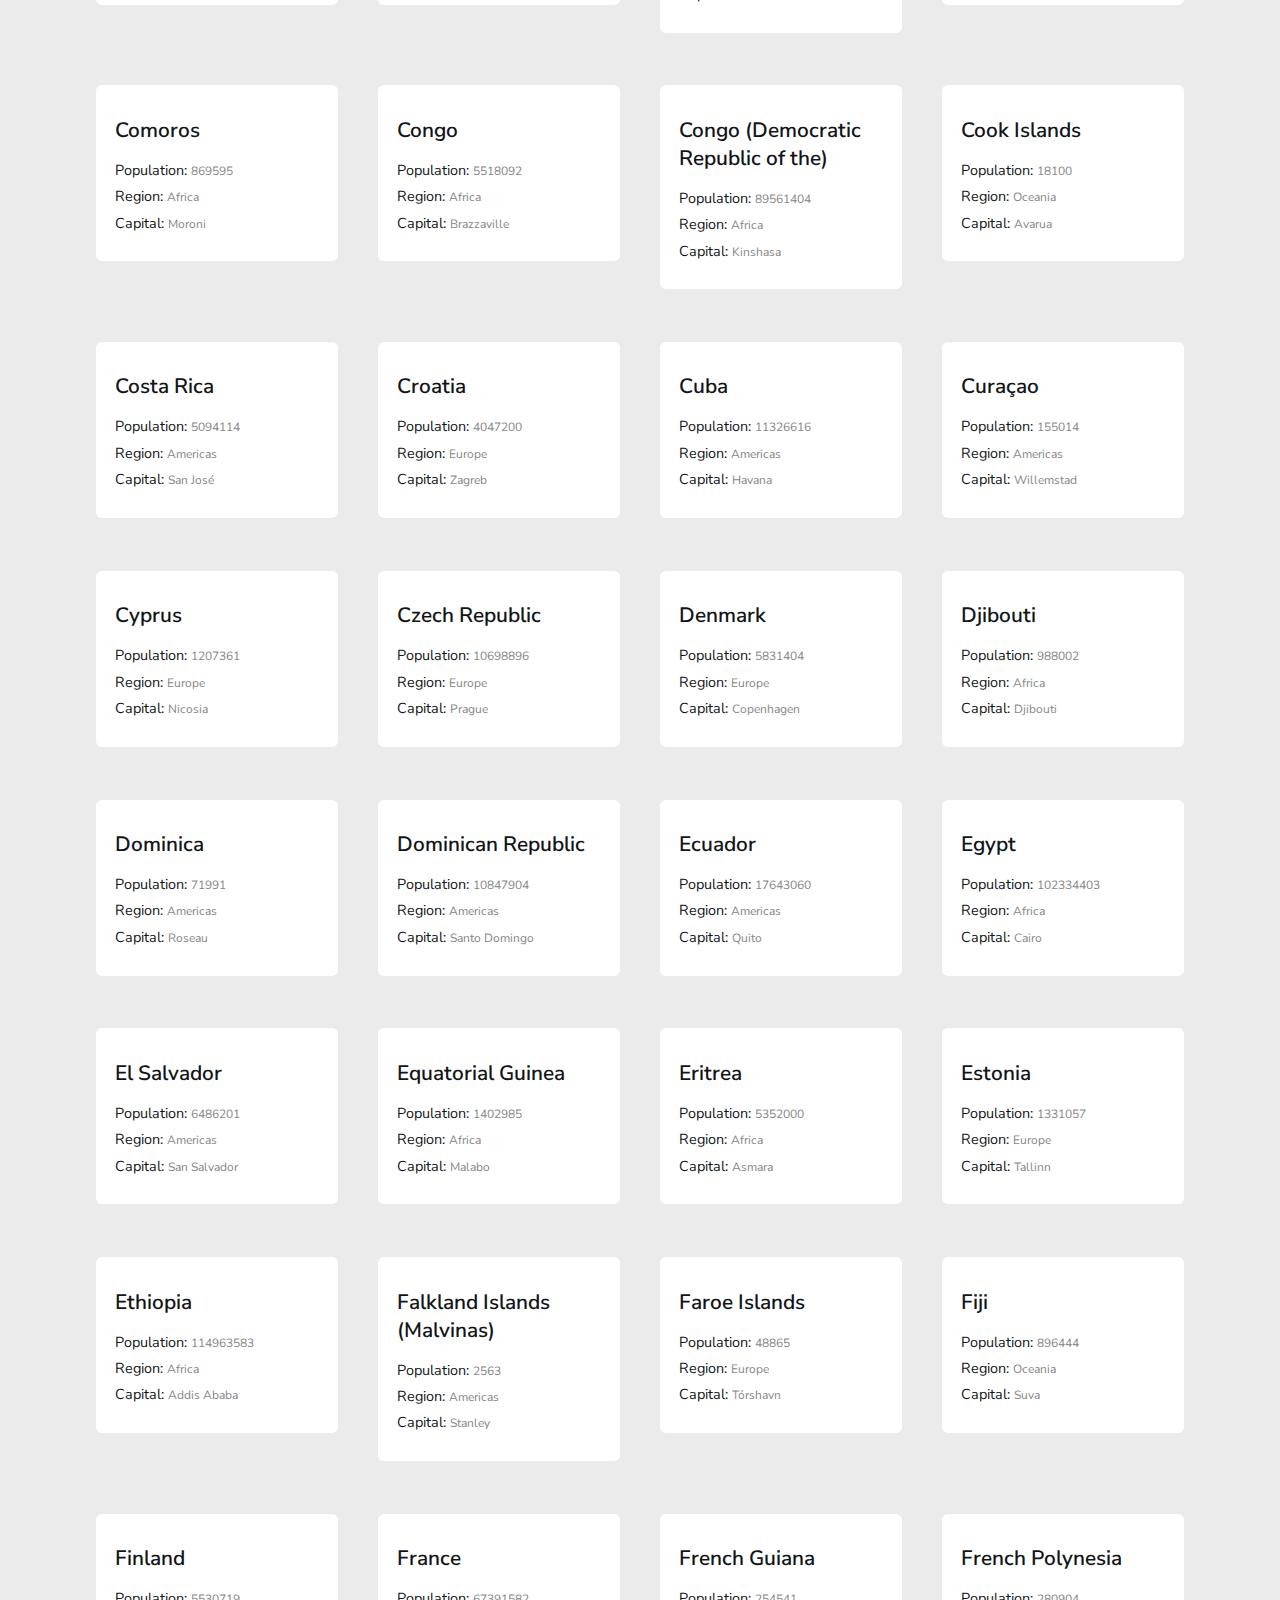
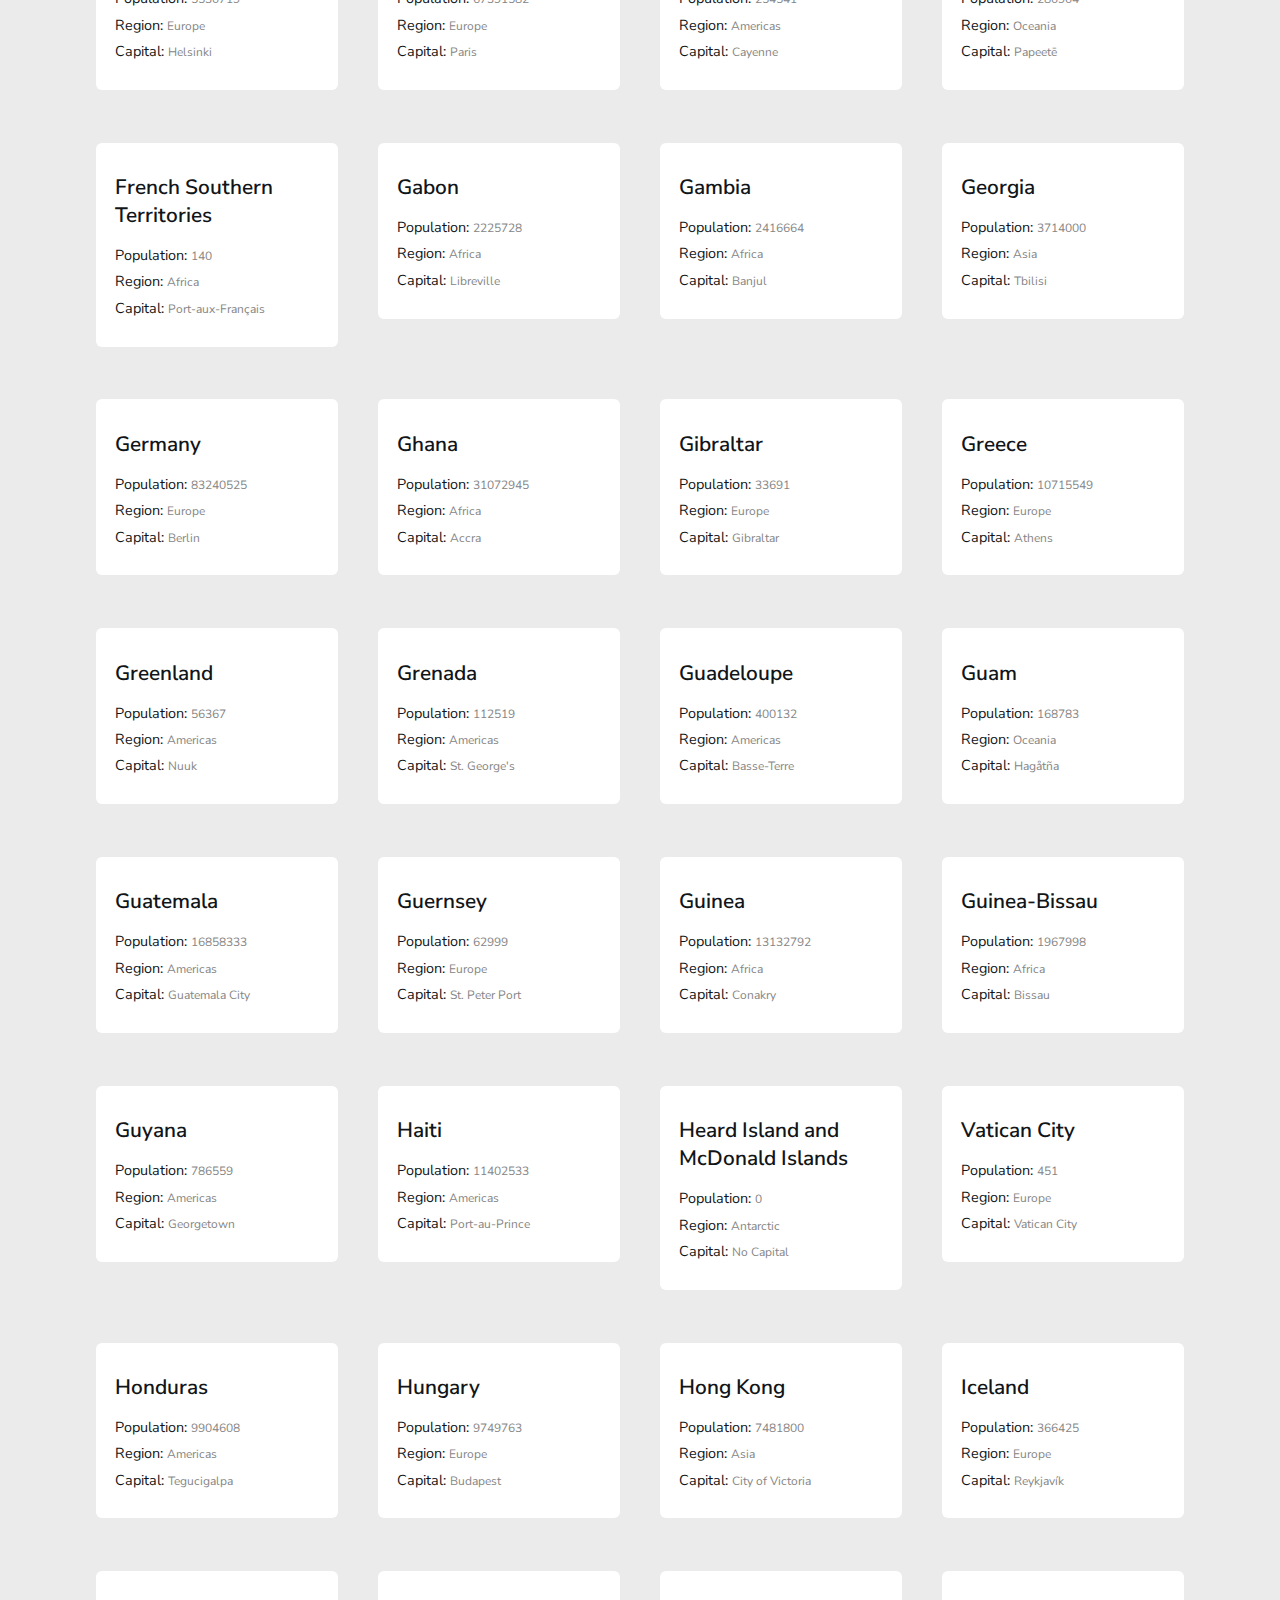
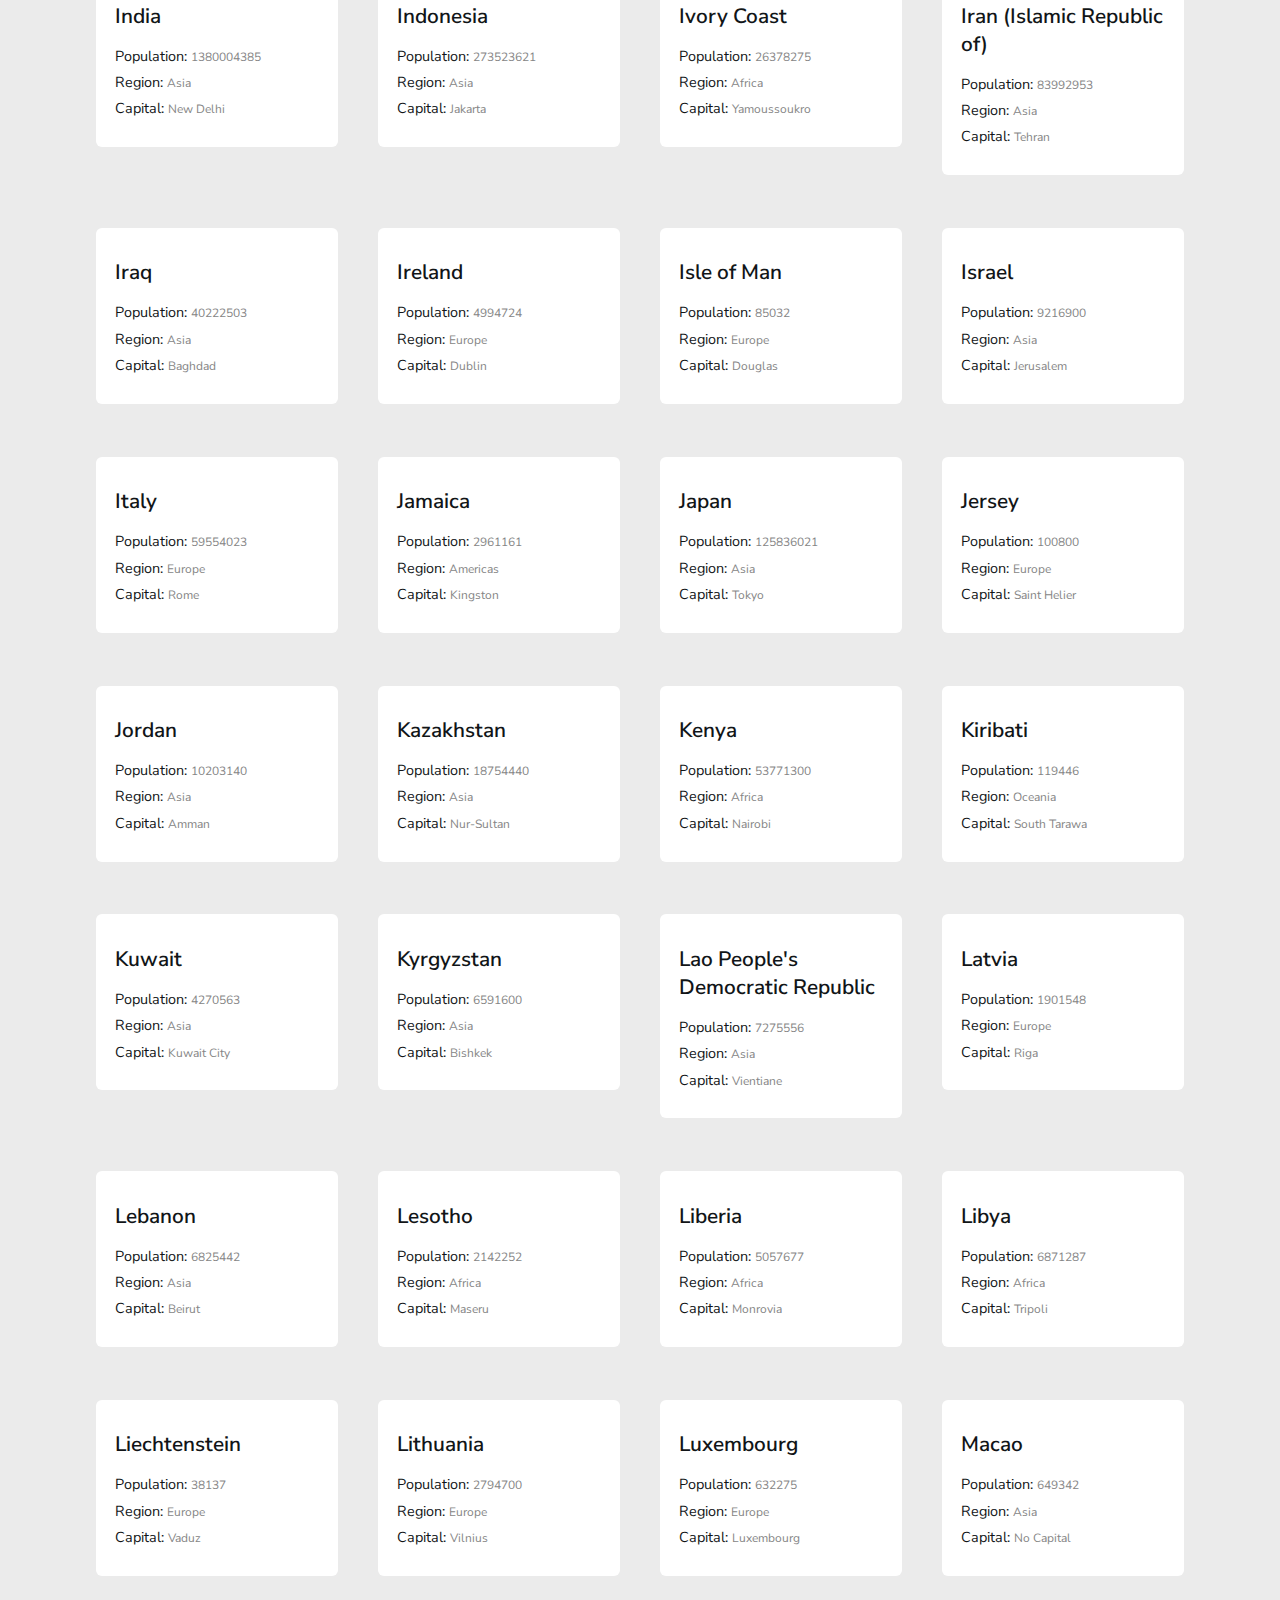
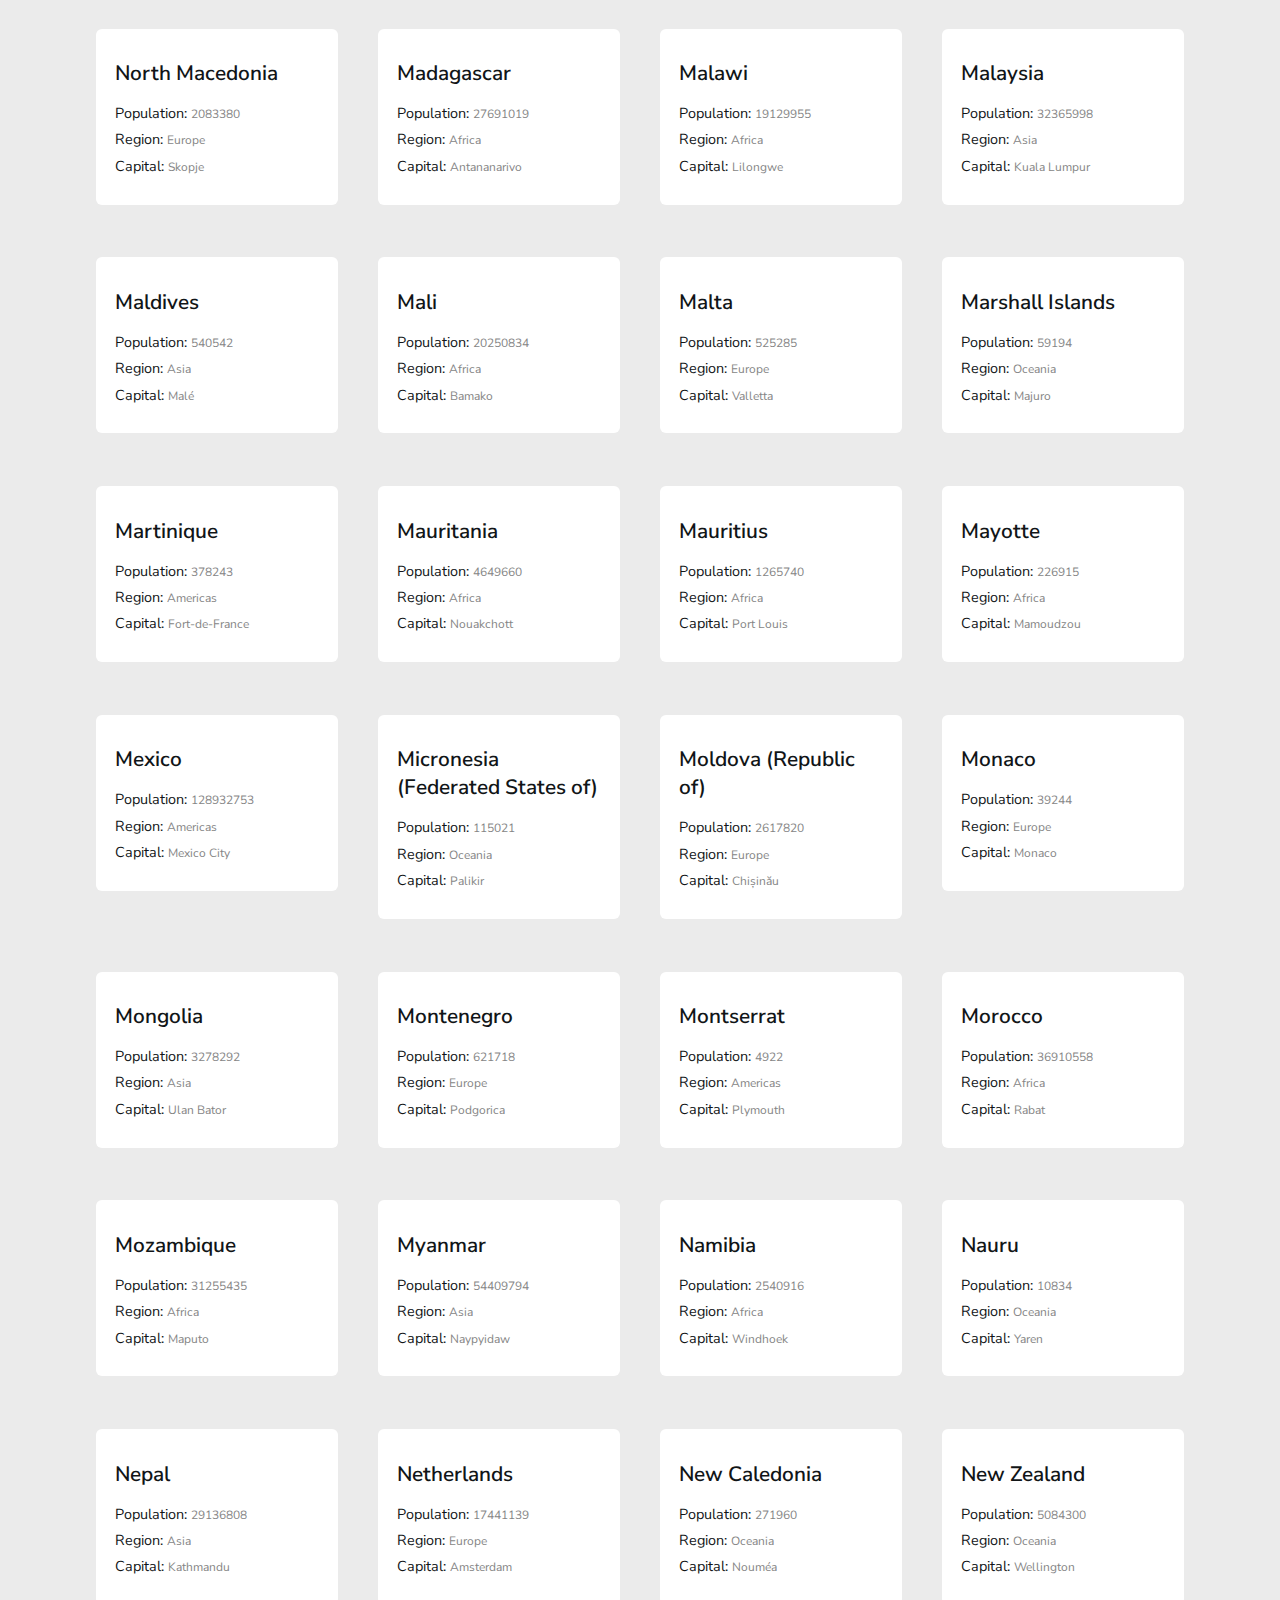
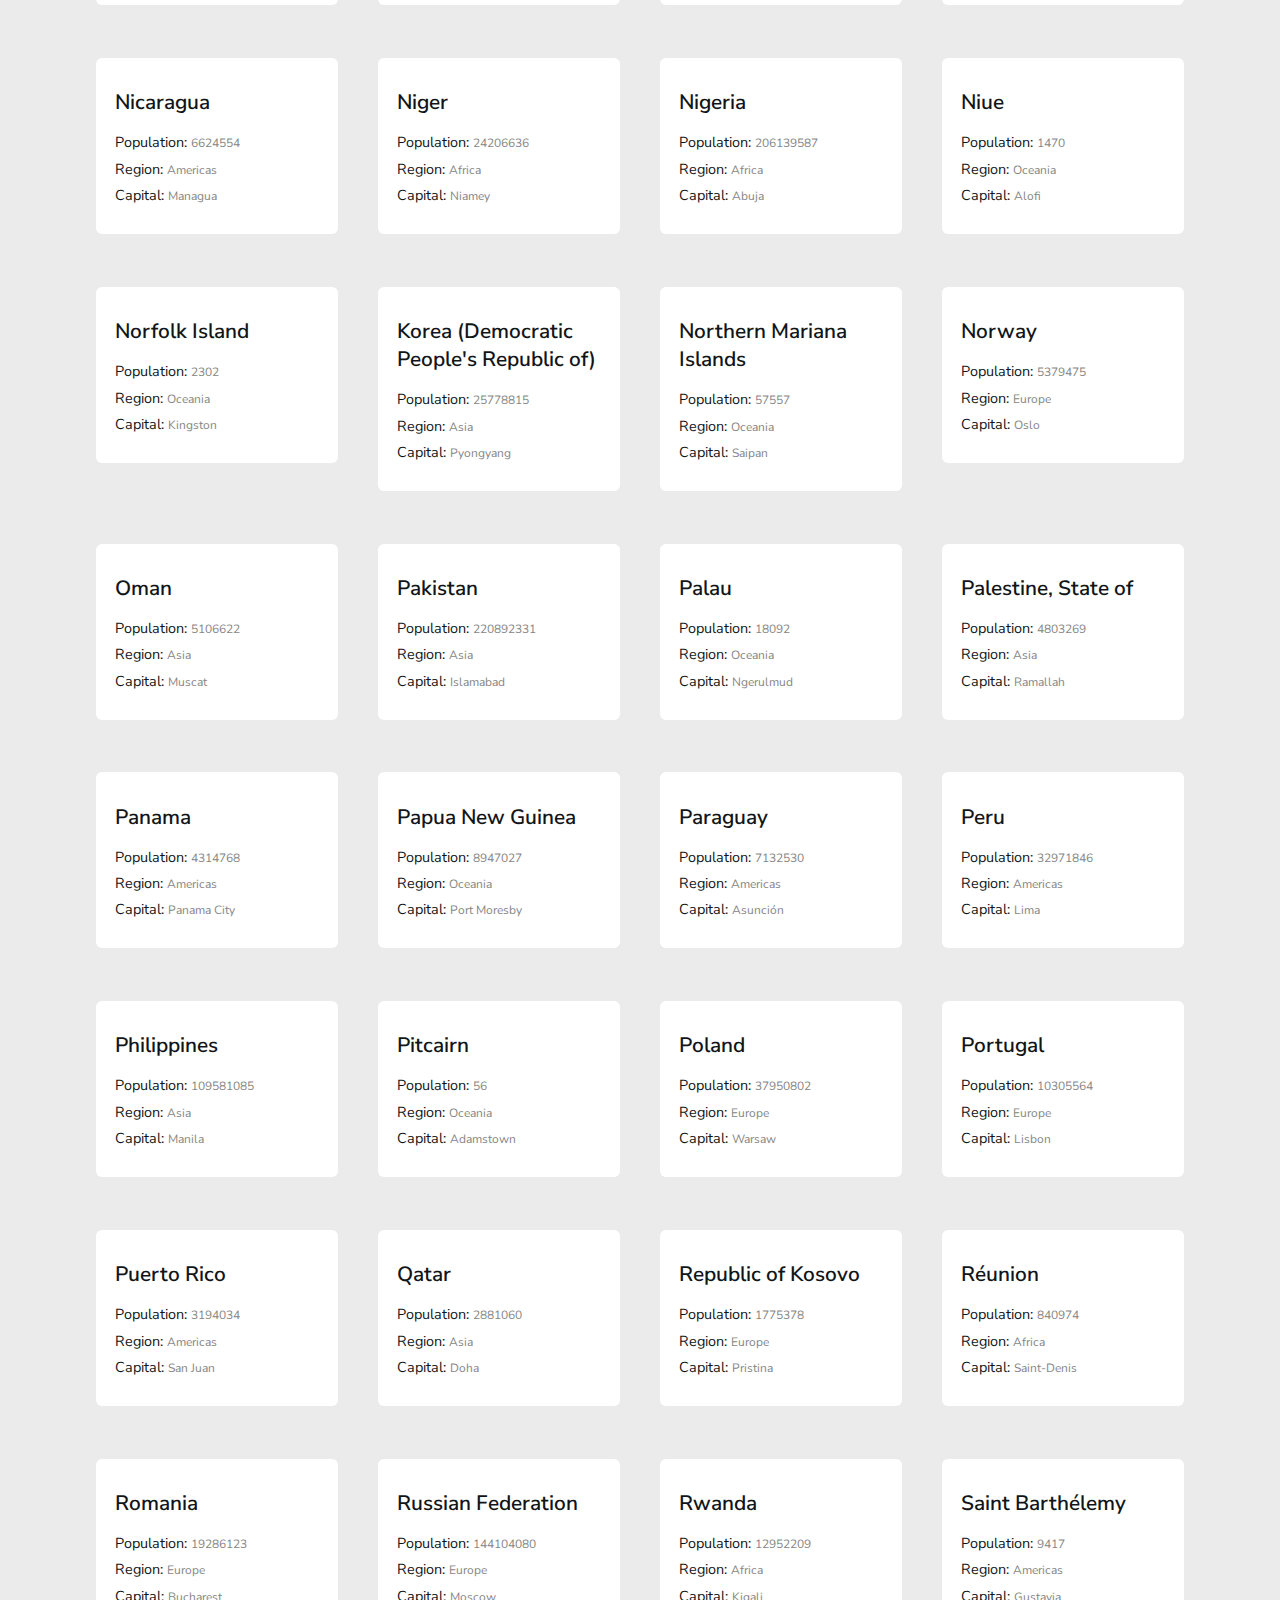
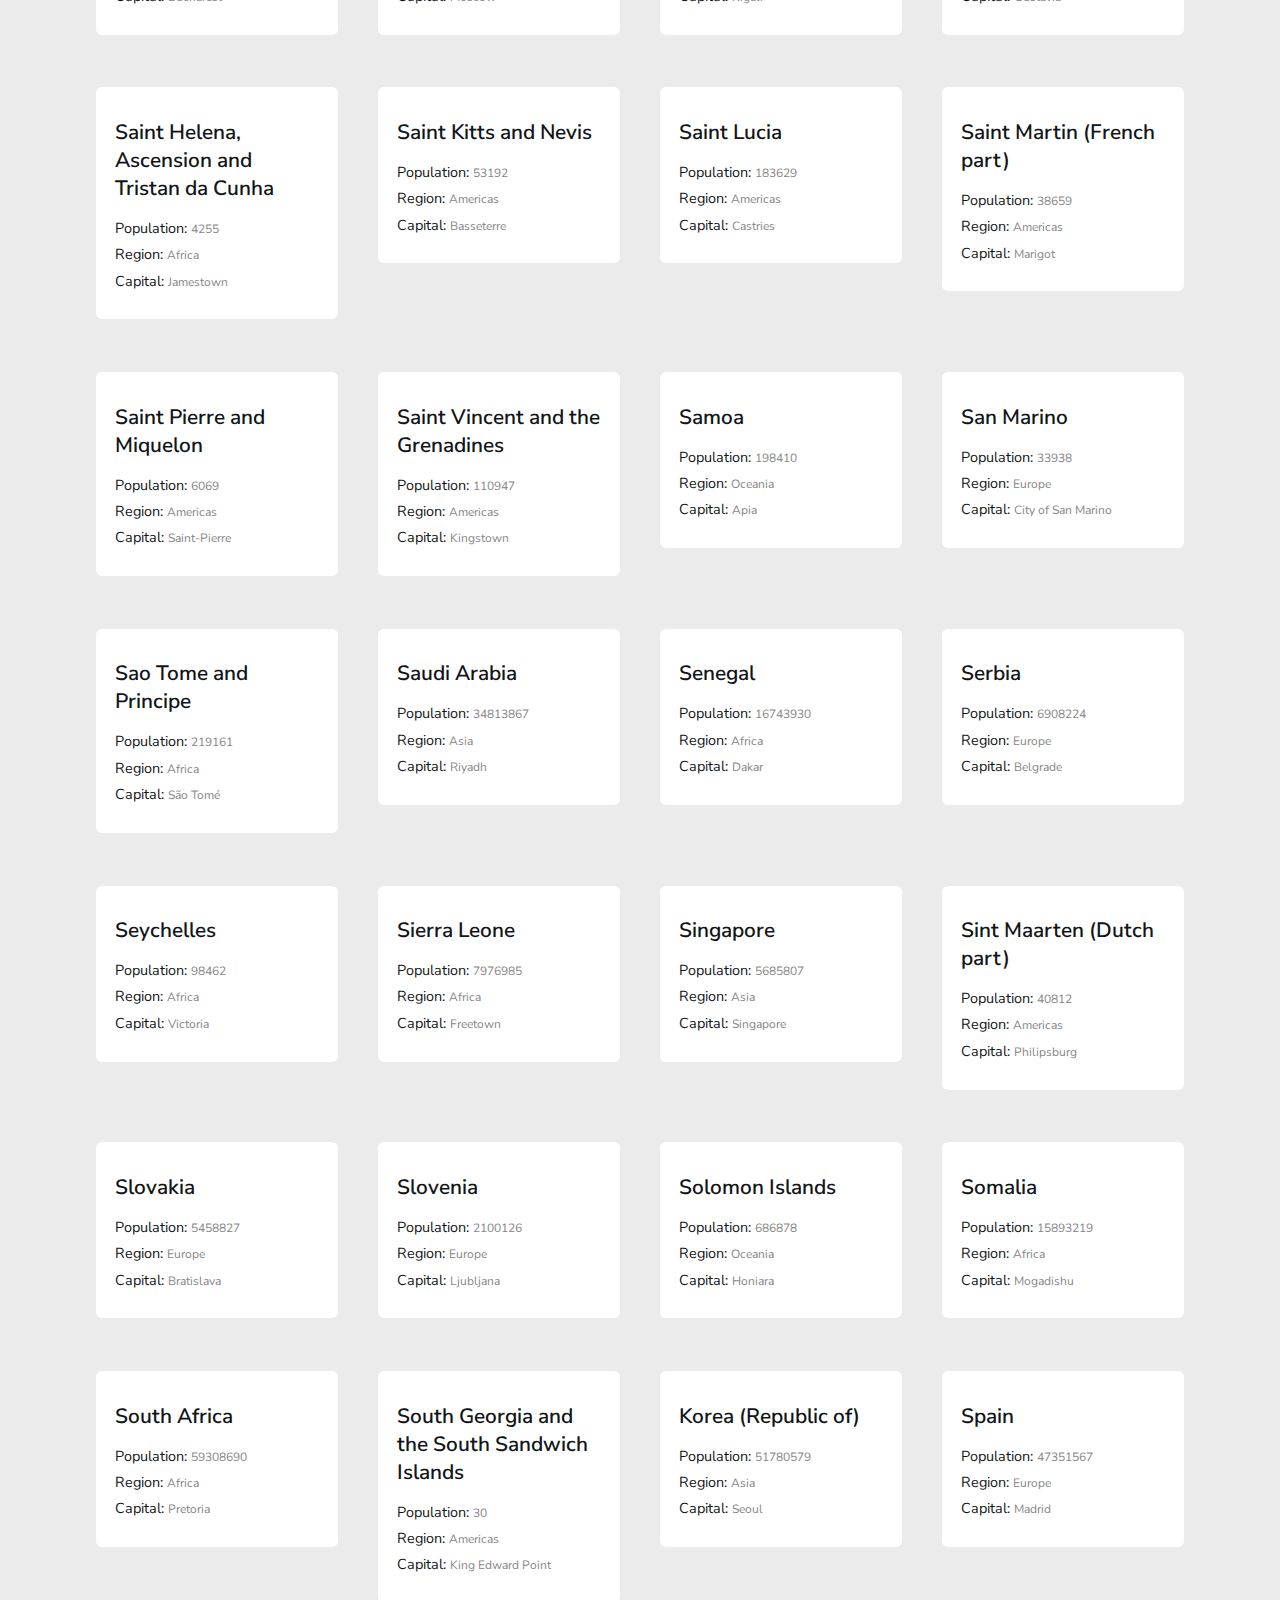
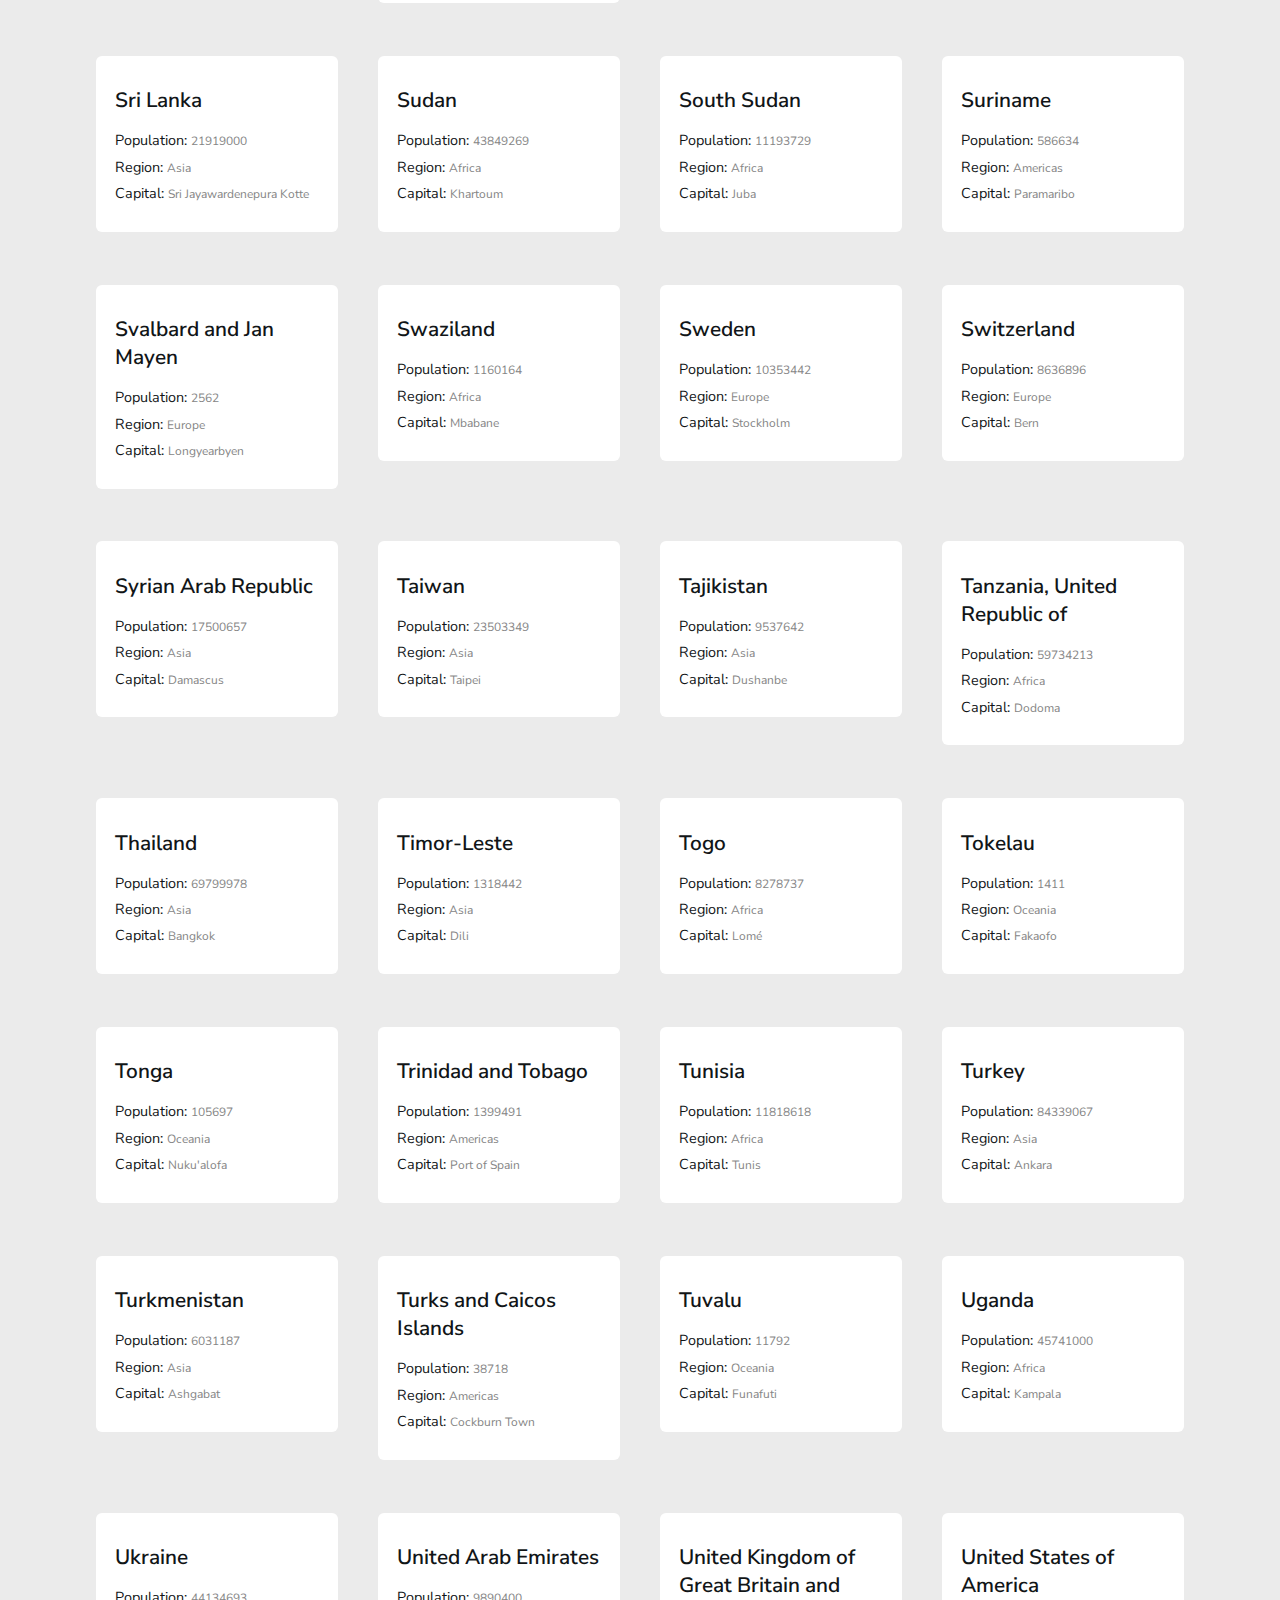
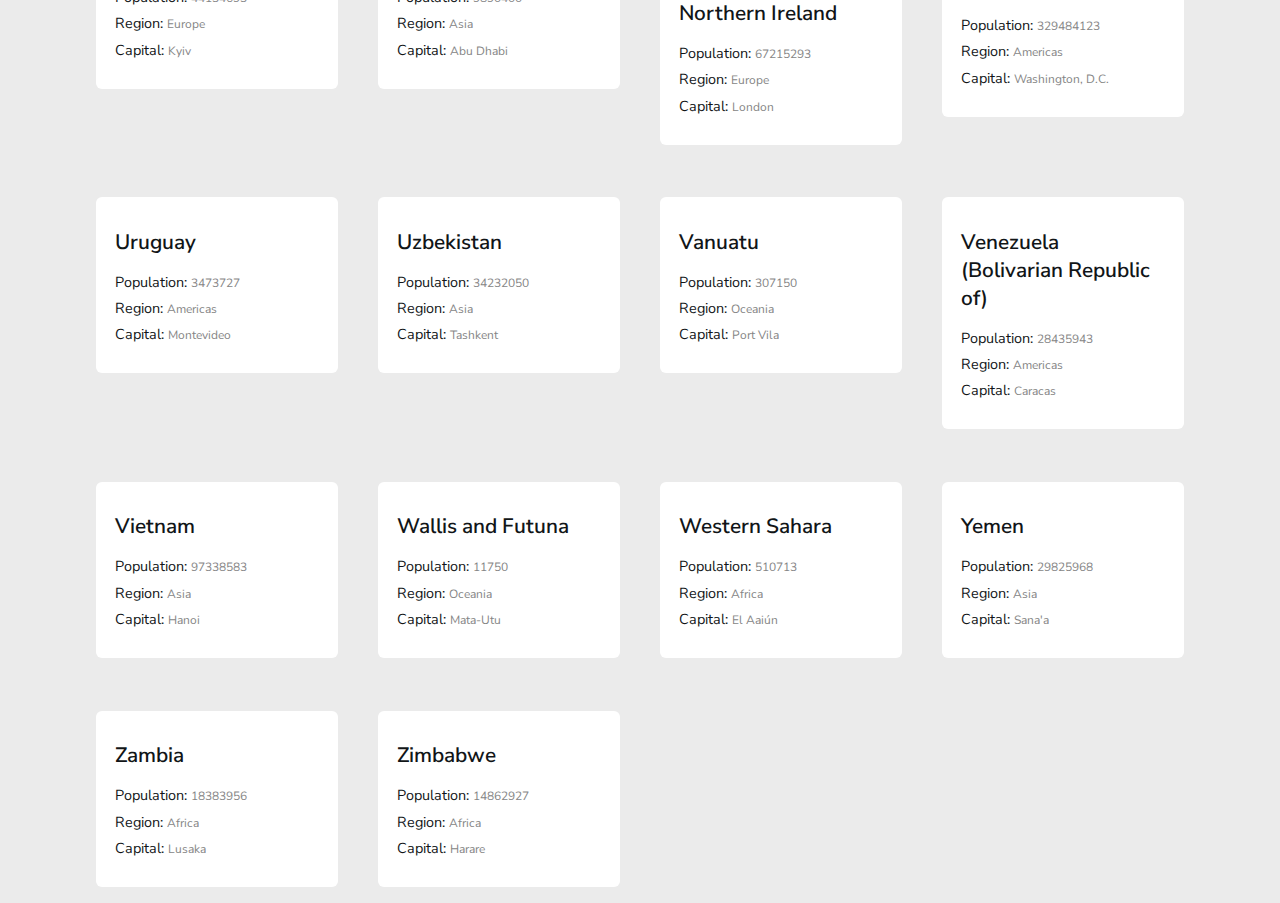
==== commit 6055a561: "final touch" ====
--- a/country.html
+++ b/country.html
@@ -32,36 +32,7 @@
       </button>
     </div>
     <div class="country default-flex">
-      <!-- <div class="country-img">
-        <img src="./somalia.png" alt="" />
-      </div>
-      <div class="country-info">
-        <h3 class="country-name">Somalia</h3>
-        <div class="country-info__content default-flex">
-          <div>
-            <ul>
-              <li>Native Name: <span>Soomaaliya</span></li>
-              <li>Population: <span>18,0403</span></li>
-              <li>Region: <span>Africa</span></li>
-              <li>Sub Region: <span>East Africa</span></li>
-              <li>Capital: <span>Mogadishu</span></li>
-            </ul>
-          </div>
-          <div>
-            <ul>
-              <li>Top Level Domain: <span>.so</span></li>
-              <li>Currencies: <span>Shiling Soomaali</span></li>
-              <li>Languages: <span>Soomaali</span></li>
-            </ul>
-          </div>
-        </div>
-        <div class="neighbour default-flex tx-sm">
-          <strong>Border Countries:</strong>
-          <p class="tx-sm">Ethiopia</p>
-          <p class="tx-sm">Kenya</p>
-          <p class="tx-sm">Jabuti</p>
-        </div>
-      </div> -->
+      <!-- data -->
     </div>
   </body>
 </html>
--- a/css/style.css
+++ b/css/style.css
@@ -7,12 +7,12 @@
 }
 
 :root {
-  --Dark-Blue: hsl(209, 23%, 22%); /*  (Dark Mode Elements) */
-  --Very-Dark-Blue-bg: hsl(207, 26%, 17%); /*  (Dark Mode Background) */
-  --Very-Dark-Blue: hsl(200, 15%, 8%); /* (Light Mode Text) */
-  --Dark-Gray: hsl(0, 0%, 52%); /* (Light Mode Input) */
-  --Very-Light-Gray: hsl(0, 0%, 92%); /* (Light Mode Background) */
-  --White: hsl(0, 0%, 100%); /* (Dark Mode Text & Light Mode Elements) */
+  --Dark-Blue: hsl(209, 23%, 22%);
+  --Very-Dark-Blue-bg: hsl(207, 26%, 17%);
+  --Very-Dark-Blue: hsl(200, 15%, 8%);
+  --Dark-Gray: hsl(0, 0%, 52%);
+  --Very-Light-Gray: hsl(0, 0%, 92%);
+  --White: hsl(0, 0%, 100%);
 
   --x-space: 6rem;
   --x-space-media: 2.5rem;
